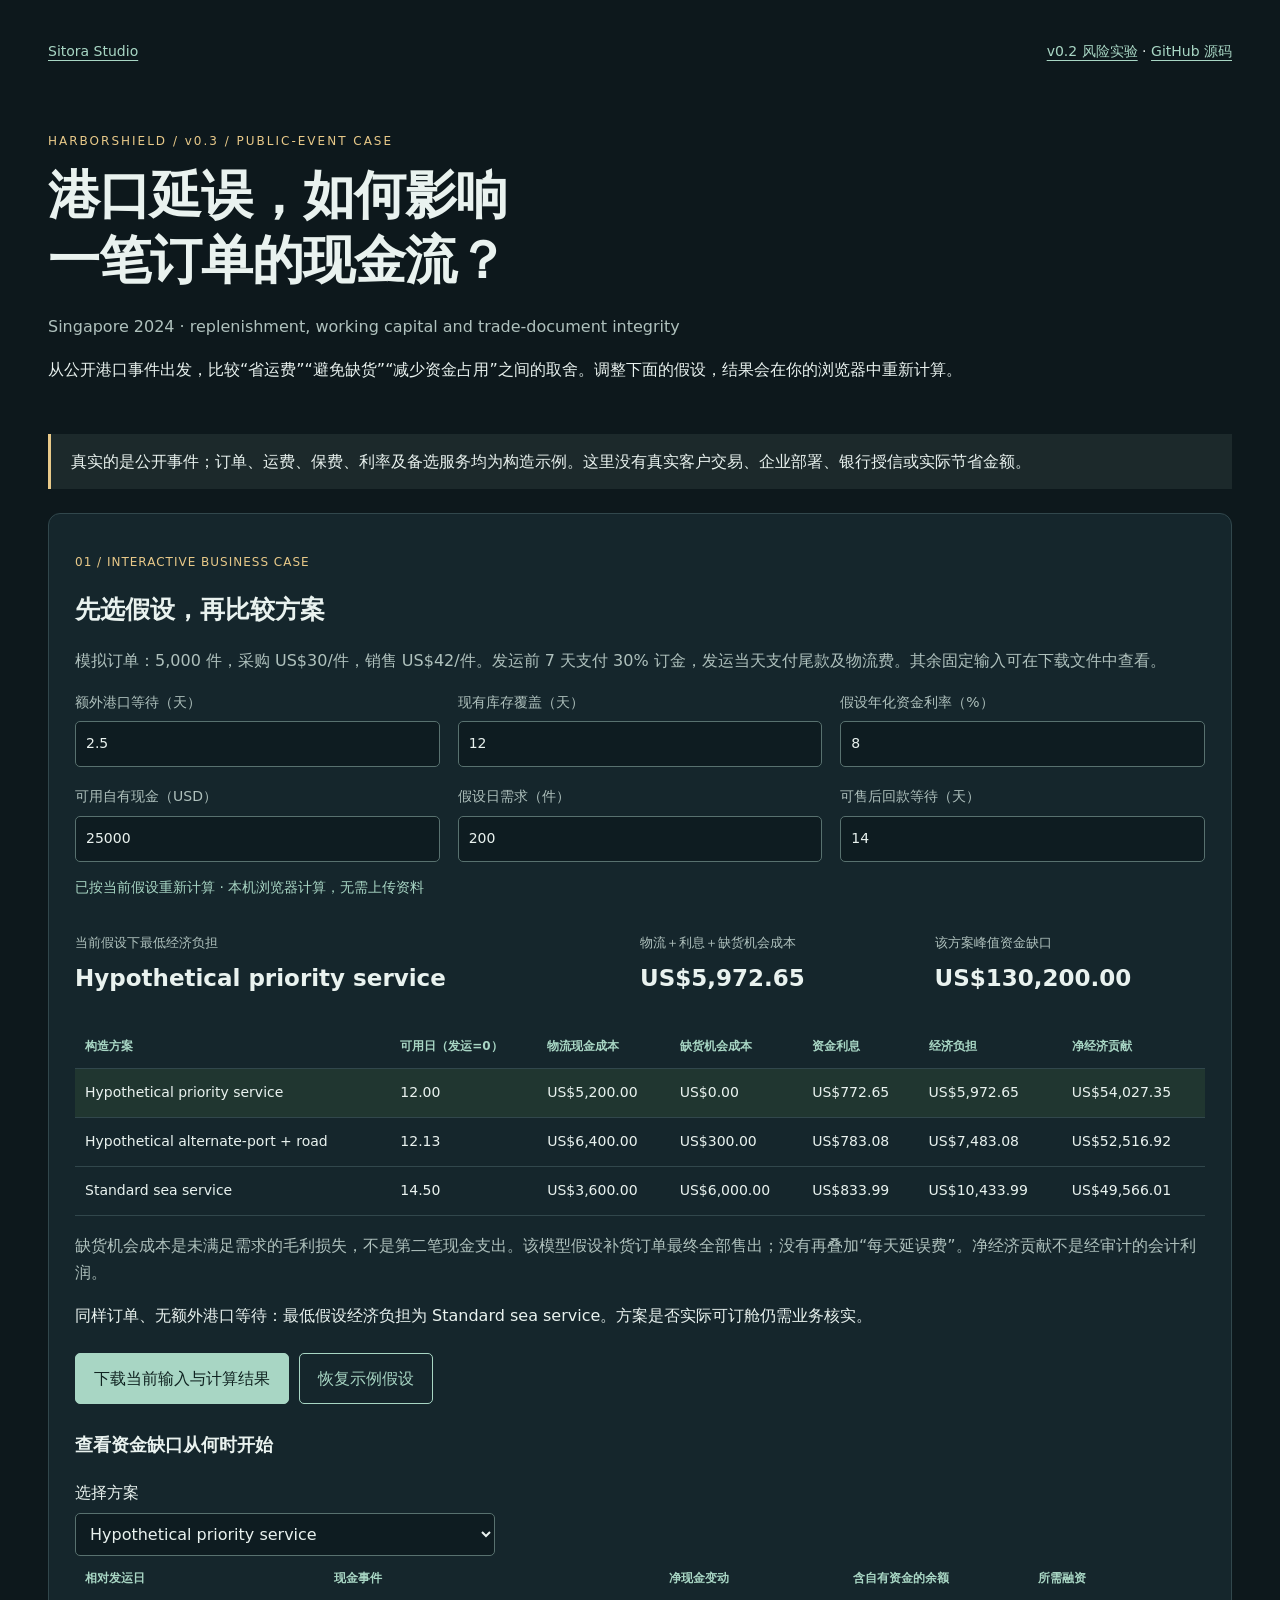
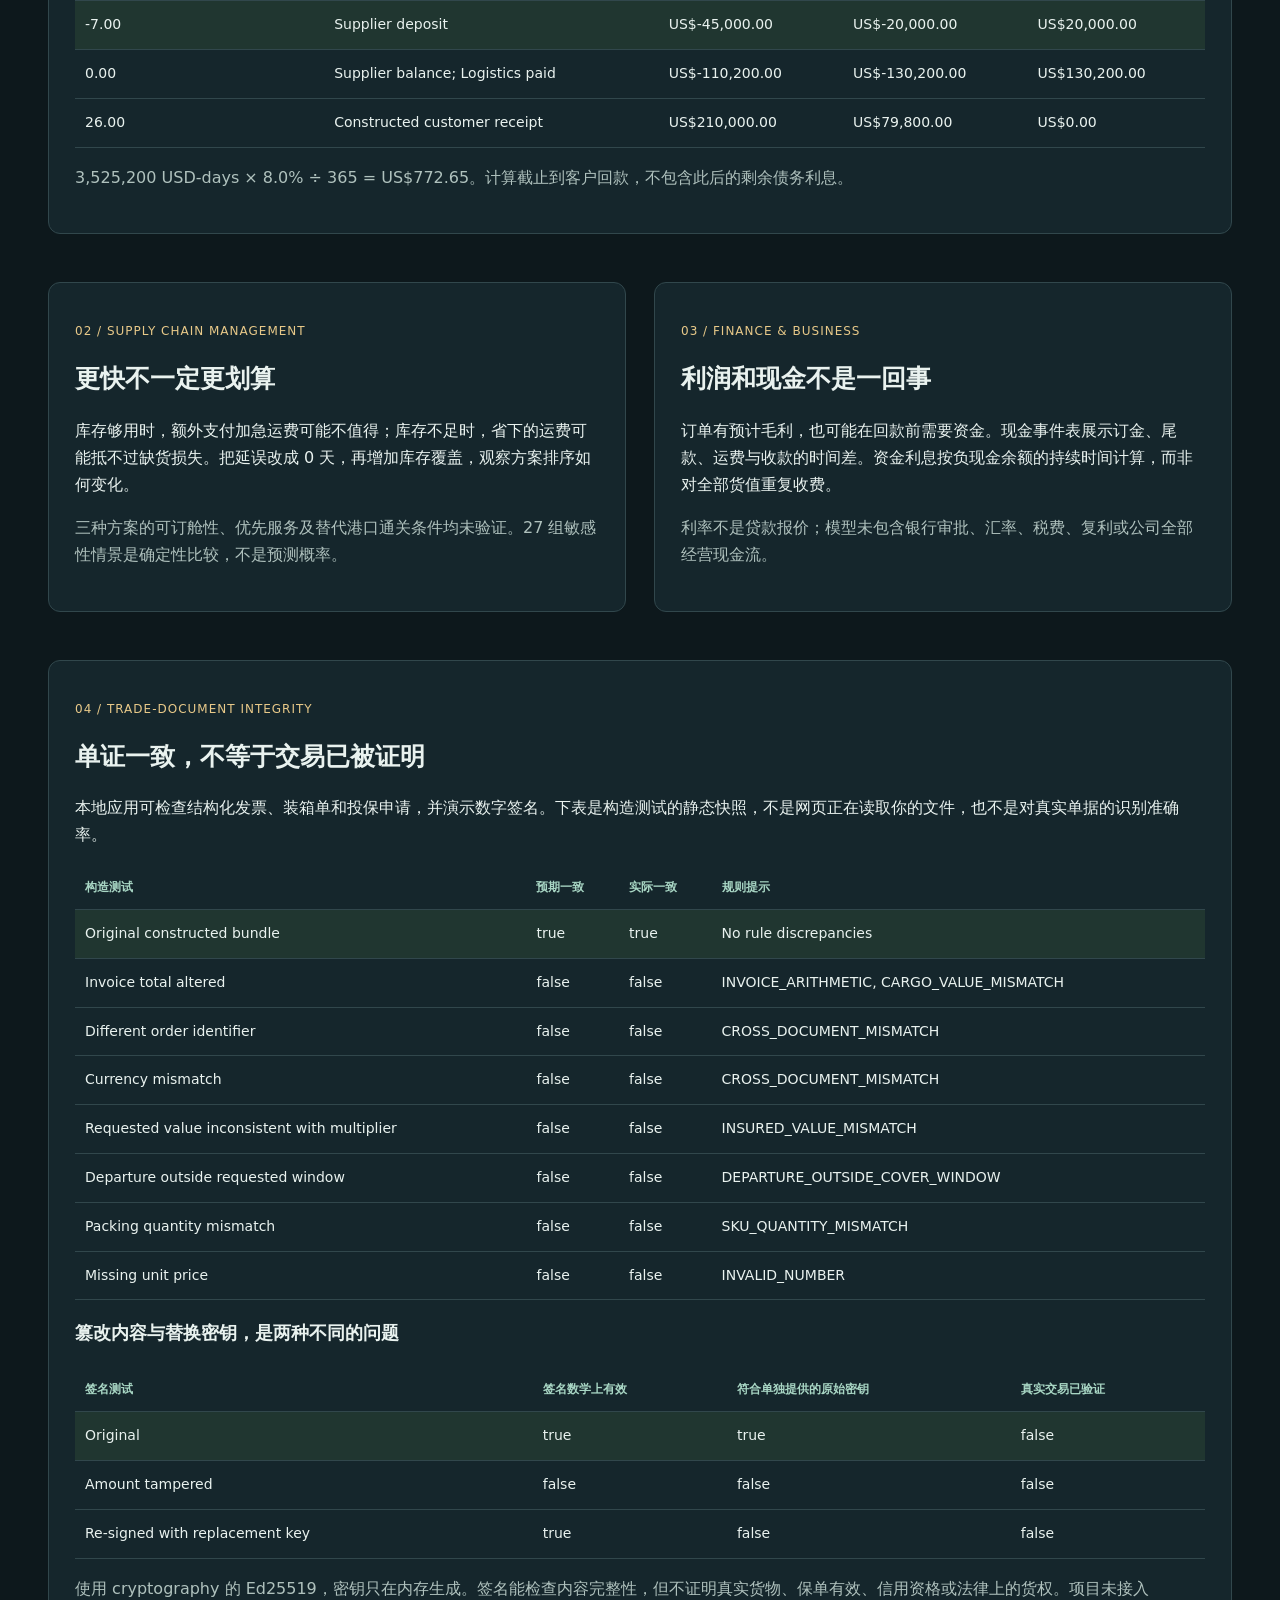
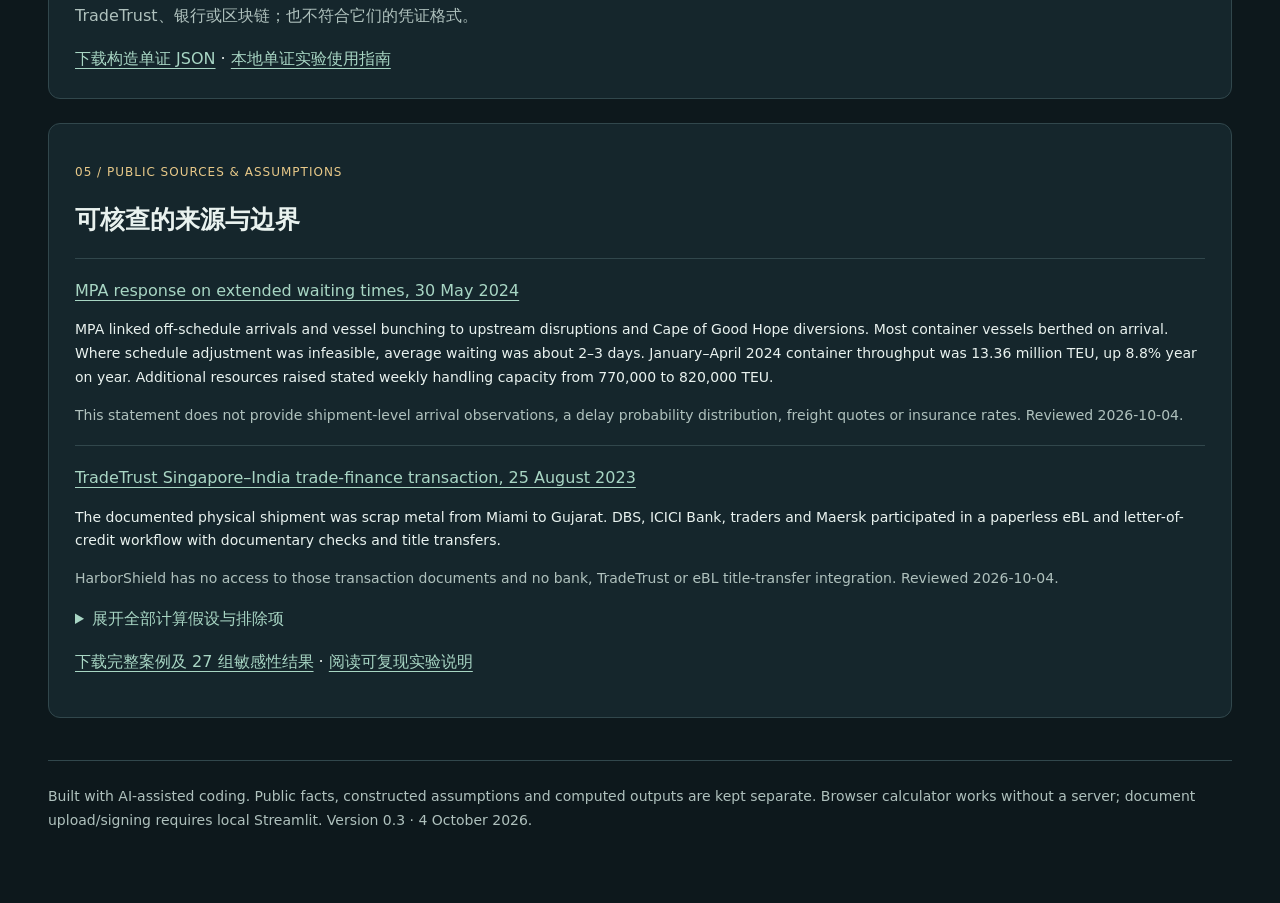
==== case-study.html @ c1fa5cb0 "Publish interactive HarborShield public-event business case" ====
<!doctype html>
<html lang="zh-CN"><head><meta charset="utf-8"><meta name="viewport" content="width=device-width, initial-scale=1"><title>HarborShield · 真实事件与订单现金流案例</title><meta name="description" content="Singapore 2024 port delay, constructed order economics and trade-document integrity. An interactive, assumption-led HarborShield case study."><link rel="stylesheet" href="case-study.css"></head>
<body><main><nav><a href="https://sitorastudio.com/">Sitora Studio</a><div><a href="https://sitorastudio.com/experiment.html">v0.2 风险实验</a> · <a href="https://github.com/sitora77/harborshield">GitHub 源码</a></div></nav>
<header><p class="eyebrow">HARBORSHIELD / v0.3 / PUBLIC-EVENT CASE</p><h1>港口延误，如何影响<br>一笔订单的现金流？</h1><p class="subtitle">Singapore 2024 · replenishment, working capital and trade-document integrity</p><p>从公开港口事件出发，比较“省运费”“避免缺货”“减少资金占用”之间的取舍。调整下面的假设，结果会在你的浏览器中重新计算。</p></header>
<div class="boundary">真实的是公开事件；订单、运费、保费、利率及备选服务均为构造示例。这里没有真实客户交易、企业部署、银行授信或实际节省金额。</div>
<section class="panel"><p class="tag">01 / INTERACTIVE BUSINESS CASE</p><h2>先选假设，再比较方案</h2><p class="note">模拟订单：5,000 件，采购 US$30/件，销售 US$42/件。发运前 7 天支付 30% 订金，发运当天支付尾款及物流费。其余固定输入可在下载文件中查看。</p>
<div class="inputs"><label for="delay">额外港口等待（天）<input id="delay" type="number" min="0" max="14" step="0.5" value="2.5" required></label><label for="stock">现有库存覆盖（天）<input id="stock" type="number" min="0" max="30" step="0.5" value="12" required></label><label for="rate">假设年化资金利率（%）<input id="rate" type="number" min="0" max="30" step="0.5" value="8" required></label><label for="cash">可用自有现金（USD）<input id="cash" type="number" min="0" max="500000" step="5000" value="25000" required></label><label for="demand">假设日需求（件）<input id="demand" type="number" min="0" max="10000" step="50" value="200" required></label><label for="payment">可售后回款等待（天）<input id="payment" type="number" min="0" max="90" step="1" value="14" required></label></div>
<p id="calculation-status" role="status" aria-live="polite">表中为默认假设计算快照；需要 JavaScript 才能交互。</p><noscript><p>JavaScript 已关闭。默认结果可阅读，但输入不会重新计算。</p></noscript>
<div class="metrics"><div class="metric"><small>当前假设下最低经济负担</small><strong id="best-option">Hypothetical priority service</strong></div><div class="metric"><small>物流＋利息＋缺货机会成本</small><strong id="best-burden">US$5,972.65</strong></div><div class="metric"><small>该方案峰值资金缺口</small><strong id="peak-funding">US$130,200.00</strong></div></div>
<div class="table-scroll"><table><thead><tr><th>构造方案</th><th>可用日（发运=0）</th><th>物流现金成本</th><th>缺货机会成本</th><th>资金利息</th><th>经济负担</th><th>净经济贡献</th></tr></thead><tbody id="comparison-body"><tr><td>Hypothetical priority service</td><td>12.00</td><td>US$5,200.00</td><td>US$0.00</td><td>US$772.65</td><td>US$5,972.65</td><td>US$54,027.35</td></tr><tr><td>Hypothetical alternate-port + road</td><td>12.12</td><td>US$6,400.00</td><td>US$300.00</td><td>US$783.08</td><td>US$7,483.08</td><td>US$52,516.92</td></tr><tr><td>Standard sea service</td><td>14.50</td><td>US$3,600.00</td><td>US$6,000.00</td><td>US$833.99</td><td>US$10,433.99</td><td>US$49,566.01</td></tr></tbody></table></div>
<p class="note">缺货机会成本是未满足需求的毛利损失，不是第二笔现金支出。该模型假设补货订单最终全部售出；没有再叠加“每天延误费”。净经济贡献不是经审计的会计利润。</p><p id="baseline-note"></p><button id="download-case" type="button" disabled>下载当前输入与计算结果</button><button id="reset-case" type="button" class="secondary">恢复示例假设</button>
<h3>查看资金缺口从何时开始</h3><label for="ledger-option">选择方案<select id="ledger-option"></select></label><div class="table-scroll"><table><thead><tr><th>相对发运日</th><th>现金事件</th><th>净现金变动</th><th>含自有资金的余额</th><th>所需融资</th></tr></thead><tbody id="ledger-body"></tbody></table></div><p id="ledger-note" class="note"></p></section>
<section class="columns"><article class="panel"><p class="tag">02 / SUPPLY CHAIN MANAGEMENT</p><h2>更快不一定更划算</h2><p>库存够用时，额外支付加急运费可能不值得；库存不足时，省下的运费可能抵不过缺货损失。把延误改成 0 天，再增加库存覆盖，观察方案排序如何变化。</p><p class="note">三种方案的可订舱性、优先服务及替代港口通关条件均未验证。27 组敏感性情景是确定性比较，不是预测概率。</p></article><article class="panel"><p class="tag">03 / FINANCE & BUSINESS</p><h2>利润和现金不是一回事</h2><p>订单有预计毛利，也可能在回款前需要资金。现金事件表展示订金、尾款、运费与收款的时间差。资金利息按负现金余额的持续时间计算，而非对全部货值重复收费。</p><p class="note">利率不是贷款报价；模型未包含银行审批、汇率、税费、复利或公司全部经营现金流。</p></article></section>
<section class="panel"><p class="tag">04 / TRADE-DOCUMENT INTEGRITY</p><h2>单证一致，不等于交易已被证明</h2><p>本地应用可检查结构化发票、装箱单和投保申请，并演示数字签名。下表是构造测试的静态快照，不是网页正在读取你的文件，也不是对真实单据的识别准确率。</p><div class="table-scroll"><table><thead><tr><th>构造测试</th><th>预期一致</th><th>实际一致</th><th>规则提示</th></tr></thead><tbody><tr><td>Original constructed bundle</td><td>true</td><td>true</td><td>No rule discrepancies</td></tr><tr><td>Invoice total altered</td><td>false</td><td>false</td><td>INVOICE_ARITHMETIC, CARGO_VALUE_MISMATCH</td></tr><tr><td>Different order identifier</td><td>false</td><td>false</td><td>CROSS_DOCUMENT_MISMATCH</td></tr><tr><td>Currency mismatch</td><td>false</td><td>false</td><td>CROSS_DOCUMENT_MISMATCH</td></tr><tr><td>Requested value inconsistent with multiplier</td><td>false</td><td>false</td><td>INSURED_VALUE_MISMATCH</td></tr><tr><td>Departure outside requested window</td><td>false</td><td>false</td><td>DEPARTURE_OUTSIDE_COVER_WINDOW</td></tr><tr><td>Packing quantity mismatch</td><td>false</td><td>false</td><td>SKU_QUANTITY_MISMATCH</td></tr><tr><td>Missing unit price</td><td>false</td><td>false</td><td>INVALID_NUMBER</td></tr></tbody></table></div><h3>篡改内容与替换密钥，是两种不同的问题</h3><div class="table-scroll"><table><thead><tr><th>签名测试</th><th>签名数学上有效</th><th>符合单独提供的原始密钥</th><th>真实交易已验证</th></tr></thead><tbody><tr><td>Original</td><td>true</td><td>true</td><td>false</td></tr><tr><td>Amount tampered</td><td>false</td><td>false</td><td>false</td></tr><tr><td>Re-signed with replacement key</td><td>true</td><td>false</td><td>false</td></tr></tbody></table></div><p class="note">使用 cryptography 的 Ed25519，密钥只在内存生成。签名能检查内容完整性，但不证明真实货物、保单有效、信用资格或法律上的货权。项目未接入 TradeTrust、银行或区块链；也不符合它们的凭证格式。</p><a href="demo_documents.json" download>下载构造单证 JSON</a> · <a href="https://github.com/sitora77/harborshield/blob/main/docs/TRADE_DOCUMENT_GUIDE_ZH.md">本地单证实验使用指南</a></section>
<section class="panel"><p class="tag">05 / PUBLIC SOURCES & ASSUMPTIONS</p><h2>可核查的来源与边界</h2><div class="source"><a href="https://www.mpa.gov.sg/media-centre/details/in-response-to-media-queries-on--vessels--extended-waiting-times-for-berths-in-the-port-of-singapore">MPA response on extended waiting times, 30 May 2024</a><p>MPA linked off-schedule arrivals and vessel bunching to upstream disruptions and Cape of Good Hope diversions. Most container vessels berthed on arrival. Where schedule adjustment was infeasible, average waiting was about 2–3 days. January–April 2024 container throughput was 13.36 million TEU, up 8.8% year on year. Additional resources raised stated weekly handling capacity from 770,000 to 820,000 TEU.</p><p class="note">This statement does not provide shipment-level arrival observations, a delay probability distribution, freight quotes or insurance rates. Reviewed 2026-10-04.</p></div><div class="source"><a href="https://www.tradetrust.io/happenings-and-resources/press-release-singapore-india-kick-off-interoperable-ebills-of-lading-for-trade-finance/">TradeTrust Singapore–India trade-finance transaction, 25 August 2023</a><p>The documented physical shipment was scrap metal from Miami to Gujarat. DBS, ICICI Bank, traders and Maersk participated in a paperless eBL and letter-of-credit workflow with documentary checks and title transfers.</p><p class="note">HarborShield has no access to those transaction documents and no bank, TradeTrust or eBL title-transfer integration. Reviewed 2026-10-04.</p></div><details><summary>展开全部计算假设与排除项</summary><ul><li>2.5 days is a constructed affected-shipment scenario inspired by the reported 2–3-day wait; it is not the mean for all Singapore arrivals.</li><li>0 and 7 days are counterfactual sensitivity settings, not reported shipment observations.</li><li>Every service option, freight amount, premium, interest rate, demand and document-release time is hypothetical. Priority capacity and alternate-port customs feasibility are unverified.</li><li>The entire replenishment order is eventually sold, with one simplified receipt after availability plus the payment term. Existing-stock sales and other business cash flows are excluded.</li><li>Pre-arrival unmet demand is lost rather than backordered. Its lost unit contribution is an opportunity cost, not a second cash payment or a reduction of this order&#x27;s assumed sales receipt.</li><li>Simple interest on negative incremental cash balance is calculated only until customer collection. No credit approval, taxes, FX, compound interest or future residual-debt repayment is modelled.</li><li>This deterministic case is separate from the uncalibrated v0.2 stochastic insurance model; no daily-delay charge is added again.</li></ul></details><p><a href="case_study.json" download>下载完整案例及 27 组敏感性结果</a> · <a href="https://github.com/sitora77/harborshield/blob/main/docs/CASE_STUDY.md">阅读可复现实验说明</a></p></section>
<footer>Built with AI-assisted coding. Public facts, constructed assumptions and computed outputs are kept separate. Browser calculator works without a server; document upload/signing requires local Streamlit. Version 0.3 · 4 October 2026.</footer></main><script id="case-inputs" type="application/json">{"case_id": "SG-2024-PORT-DELAY", "version": "0.3", "title": "Singapore 2024 port delay: a constructed SME replenishment decision", "data_status": "Public event context; all orders, prices, rates and option timings are constructed assumptions.", "sources": [{"id": "mpa_20240530", "title": "MPA response on extended waiting times, 30 May 2024", "url": "https://www.mpa.gov.sg/media-centre/details/in-response-to-media-queries-on--vessels--extended-waiting-times-for-berths-in-the-port-of-singapore", "published": "2024-05-30", "accessed": "2026-10-04", "facts": ["MPA linked off-schedule arrivals and vessel bunching to upstream disruptions and Cape of Good Hope diversions.", "Most container vessels berthed on arrival. Where schedule adjustment was infeasible, average waiting was about 2–3 days.", "January–April 2024 container throughput was 13.36 million TEU, up 8.8% year on year.", "Additional resources raised stated weekly handling capacity from 770,000 to 820,000 TEU."], "not_supported": "This statement does not provide shipment-level arrival observations, a delay probability distribution, freight quotes or insurance rates."}, {"id": "tradetrust_20230825", "title": "TradeTrust Singapore–India trade-finance transaction, 25 August 2023", "url": "https://www.tradetrust.io/happenings-and-resources/press-release-singapore-india-kick-off-interoperable-ebills-of-lading-for-trade-finance/", "published": "2023-08-25", "accessed": "2026-10-04", "facts": ["The documented physical shipment was scrap metal from Miami to Gujarat.", "DBS, ICICI Bank, traders and Maersk participated in a paperless eBL and letter-of-credit workflow with documentary checks and title transfers."], "not_supported": "HarborShield has no access to those transaction documents and no bank, TradeTrust or eBL title-transfer integration."}], "order": {"order_id": "DEMO-SG-001", "currency": "USD", "quantity": 5000, "unit_purchase_price": 30, "unit_sale_price": 42, "daily_demand": 200, "stock_cover_days": 12, "supplier_deposit_fraction": 0.3, "supplier_deposit_day": -7, "customer_payment_days": 14, "initial_cash": 25000, "annual_funding_rate": 0.08}, "selected_port_delay_days": 2.5, "options": [{"id": "standard_sea", "name": "Standard sea service", "transit_days": 11, "port_delay_multiplier": 1, "document_release_days": 1, "freight_cost": 3200, "insurance_premium": 400, "other_logistics_cost": 0}, {"id": "priority_sea", "name": "Hypothetical priority service", "transit_days": 9, "port_delay_multiplier": 1, "document_release_days": 0.5, "freight_cost": 4800, "insurance_premium": 400, "other_logistics_cost": 0}, {"id": "sea_road", "name": "Hypothetical alternate-port + road", "transit_days": 10, "port_delay_multiplier": 0.25, "document_release_days": 1.5, "freight_cost": 5900, "insurance_premium": 500, "other_logistics_cost": 0}], "assumptions": ["2.5 days is a constructed affected-shipment scenario inspired by the reported 2–3-day wait; it is not the mean for all Singapore arrivals.", "0 and 7 days are counterfactual sensitivity settings, not reported shipment observations.", "Every service option, freight amount, premium, interest rate, demand and document-release time is hypothetical. Priority capacity and alternate-port customs feasibility are unverified.", "The entire replenishment order is eventually sold, with one simplified receipt after availability plus the payment term. Existing-stock sales and other business cash flows are excluded.", "Pre-arrival unmet demand is lost rather than backordered. Its lost unit contribution is an opportunity cost, not a second cash payment or a reduction of this order's assumed sales receipt.", "Simple interest on negative incremental cash balance is calculated only until customer collection. No credit approval, taxes, FX, compound interest or future residual-debt repayment is modelled.", "This deterministic case is separate from the uncalibrated v0.2 stochastic insurance model; no daily-delay charge is added again."]}</script><script src="case-calculator.js"></script><script src="case-page.js"></script></body></html>
---- case-study.css ----
:root{color-scheme:dark;--bg:#0d181c;--panel:#15262c;--ink:#e9f2ef;--muted:#afc1bd;--line:#31474c;--accent:#a8d6c4;--gold:#e8c989}
*{box-sizing:border-box}body{margin:0;background:var(--bg);color:var(--ink);font:16px/1.7 system-ui,-apple-system,"PingFang SC",sans-serif}a{color:var(--accent);text-underline-offset:4px}main{max-width:1240px;margin:auto;padding:40px 28px 70px}nav{display:flex;justify-content:space-between;gap:20px;font-size:14px}header{padding:55px 0 34px;max-width:940px}h1{font-size:clamp(30px,4.5vw,52px);line-height:1.25;letter-spacing:-1px;margin:12px 0 20px}h2{font-size:25px;line-height:1.35}h3{font-size:18px}.eyebrow{font-size:12px;letter-spacing:2px;color:var(--gold)}.subtitle,.note{color:var(--muted)}.panel{background:var(--panel);border:1px solid var(--line);border-radius:12px;padding:26px;margin:24px 0}.boundary{border-left:3px solid var(--gold);padding:14px 20px;background:#1c292b}.inputs{display:grid;grid-template-columns:repeat(3,minmax(0,1fr));gap:18px}.inputs label{display:block;color:var(--muted);font-size:14px}input,select{display:block;width:100%;margin-top:7px;padding:10px;border:1px solid #58716f;border-radius:5px;background:#0e1c21;color:var(--ink);font:inherit}input:focus,select:focus,button:focus{outline:2px solid var(--accent);outline-offset:3px}.metrics{display:grid;grid-template-columns:2fr 1fr 1fr;gap:24px;margin:28px 0}.metric small{display:block;color:var(--muted)}.metric strong{display:block;font-size:23px;line-height:1.45;margin-top:8px}.table-scroll{overflow-x:auto}table{border-collapse:collapse;width:100%;font-size:14px}th,td{text-align:left;padding:12px 10px;border-bottom:1px solid var(--line);white-space:nowrap}th{color:var(--accent);font-size:12px;font-weight:600}tbody tr:first-child{background:#203630}td:first-child{white-space:normal;min-width:180px}.columns{display:grid;grid-template-columns:1fr 1fr;gap:28px}.tag{color:var(--gold);font-size:12px;letter-spacing:1px}button{border:1px solid var(--accent);padding:11px 18px;background:var(--accent);color:#102321;border-radius:5px;font:inherit;cursor:pointer;margin:8px 10px 8px 0}button.secondary{background:transparent;color:var(--accent)}button:disabled{opacity:.5;cursor:default}summary{cursor:pointer;color:var(--accent)}.source{border-top:1px solid var(--line);padding-top:18px;margin-top:18px}.source p{font-size:14px}footer{border-top:1px solid var(--line);margin-top:42px;padding-top:24px;color:var(--muted);font-size:14px}#calculation-status{min-height:28px;font-size:14px;color:var(--accent)}#ledger-option{max-width:420px}.steps{padding-left:22px}.steps li{margin:10px 0}
@media(max-width:760px){main{padding:25px 16px 50px}header{padding-top:34px}.panel{padding:20px 16px}.inputs{grid-template-columns:1fr 1fr}.metrics,.columns{grid-template-columns:1fr}.metrics{gap:14px}.metric strong{font-size:21px}nav{flex-wrap:wrap}}
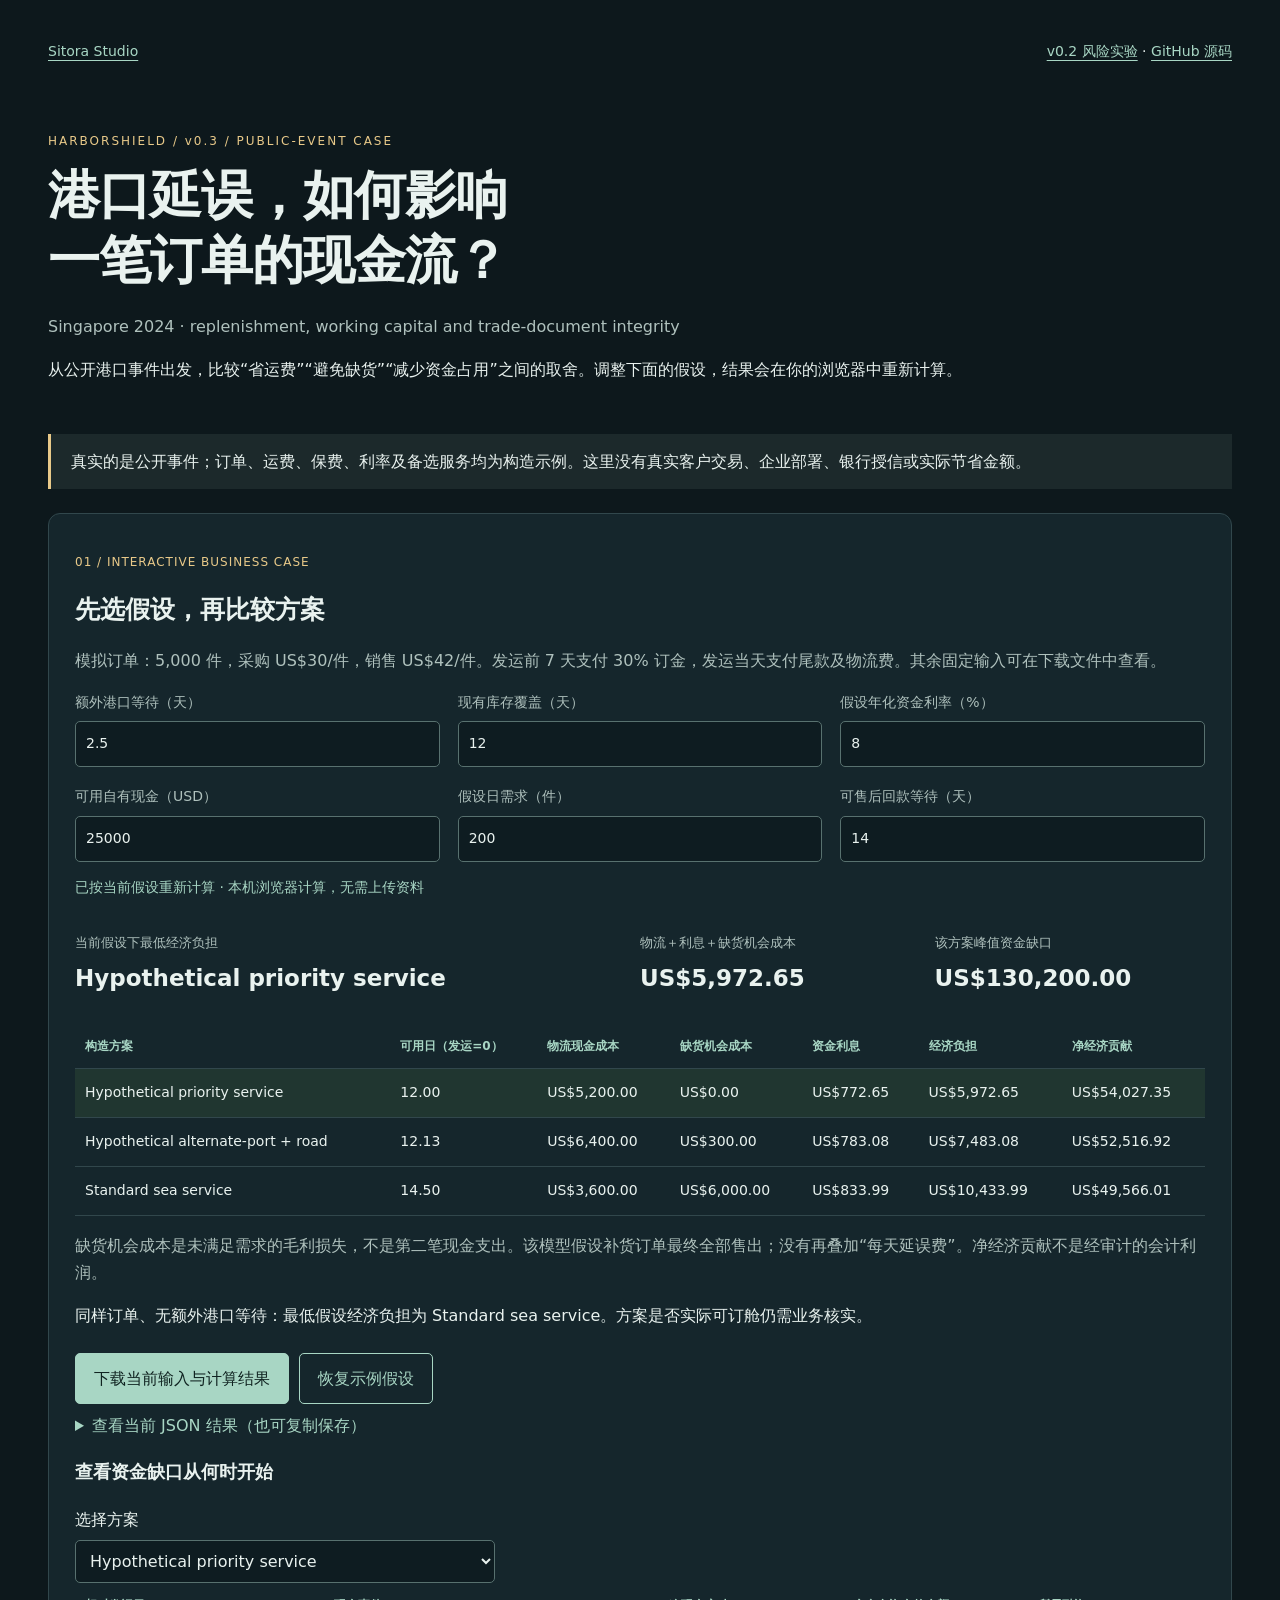
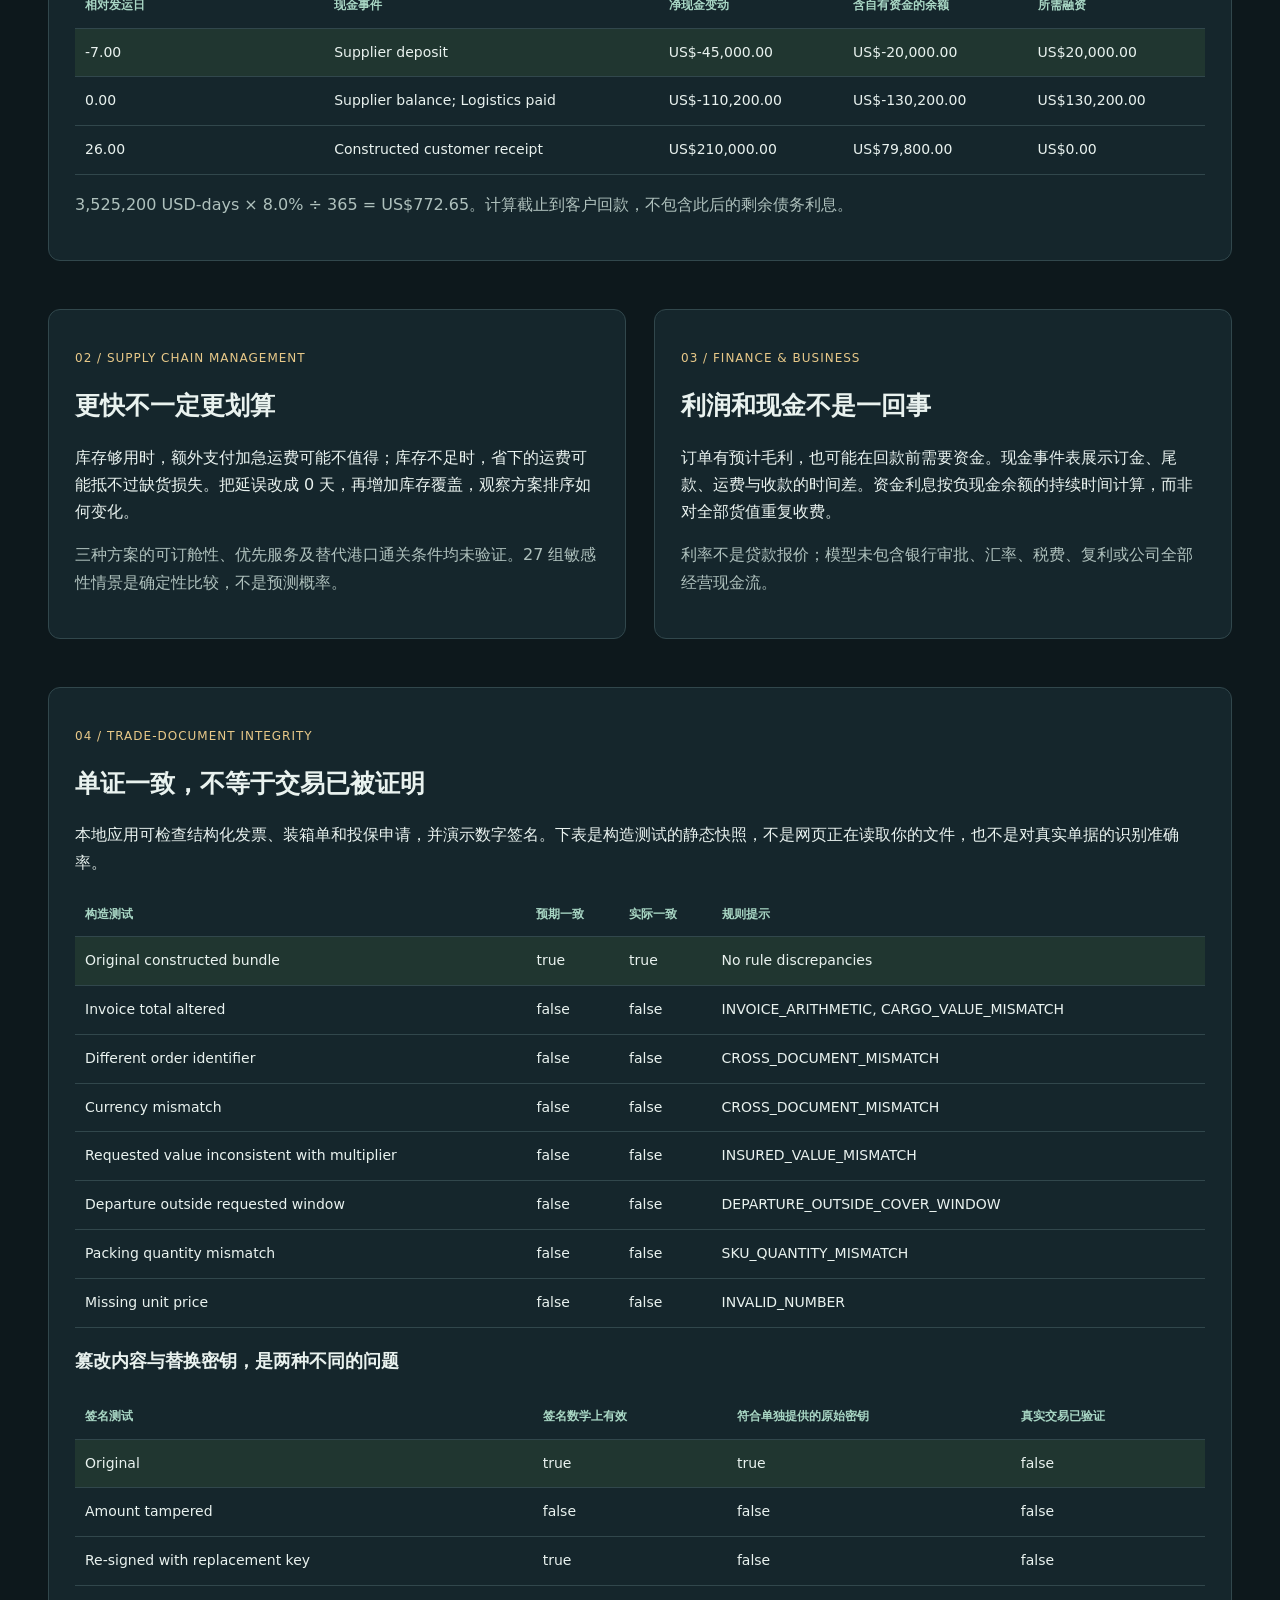
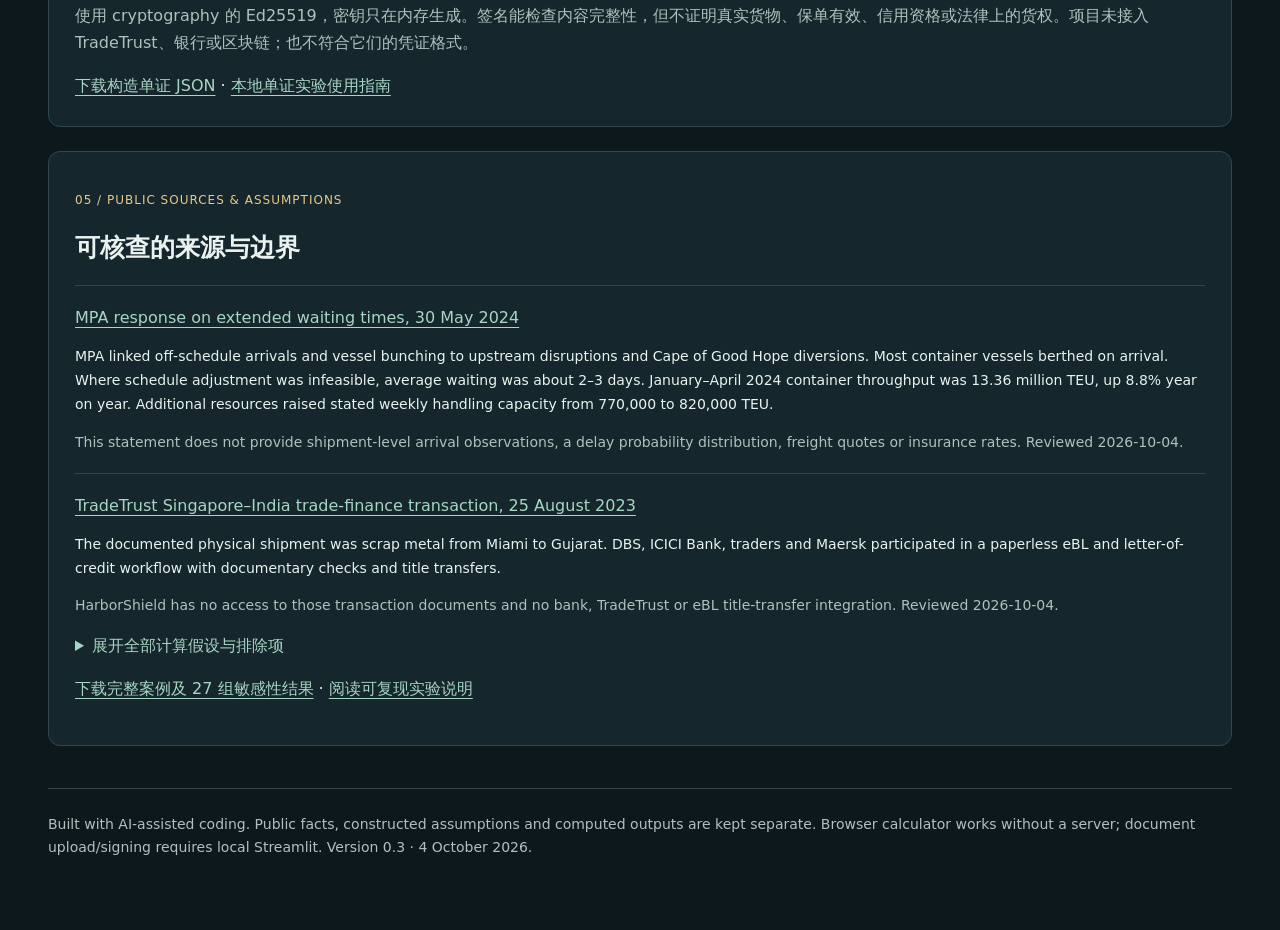
==== commit fbba4eeb: "Expose current case JSON for browsers with download restrictions" ====
--- a/case-study.html
+++ b/case-study.html
@@ -8,7 +8,7 @@
 <p id="calculation-status" role="status" aria-live="polite">表中为默认假设计算快照；需要 JavaScript 才能交互。</p><noscript><p>JavaScript 已关闭。默认结果可阅读，但输入不会重新计算。</p></noscript>
 <div class="metrics"><div class="metric"><small>当前假设下最低经济负担</small><strong id="best-option">Hypothetical priority service</strong></div><div class="metric"><small>物流＋利息＋缺货机会成本</small><strong id="best-burden">US$5,972.65</strong></div><div class="metric"><small>该方案峰值资金缺口</small><strong id="peak-funding">US$130,200.00</strong></div></div>
 <div class="table-scroll"><table><thead><tr><th>构造方案</th><th>可用日（发运=0）</th><th>物流现金成本</th><th>缺货机会成本</th><th>资金利息</th><th>经济负担</th><th>净经济贡献</th></tr></thead><tbody id="comparison-body"><tr><td>Hypothetical priority service</td><td>12.00</td><td>US$5,200.00</td><td>US$0.00</td><td>US$772.65</td><td>US$5,972.65</td><td>US$54,027.35</td></tr><tr><td>Hypothetical alternate-port + road</td><td>12.12</td><td>US$6,400.00</td><td>US$300.00</td><td>US$783.08</td><td>US$7,483.08</td><td>US$52,516.92</td></tr><tr><td>Standard sea service</td><td>14.50</td><td>US$3,600.00</td><td>US$6,000.00</td><td>US$833.99</td><td>US$10,433.99</td><td>US$49,566.01</td></tr></tbody></table></div>
-<p class="note">缺货机会成本是未满足需求的毛利损失，不是第二笔现金支出。该模型假设补货订单最终全部售出；没有再叠加“每天延误费”。净经济贡献不是经审计的会计利润。</p><p id="baseline-note"></p><button id="download-case" type="button" disabled>下载当前输入与计算结果</button><button id="reset-case" type="button" class="secondary">恢复示例假设</button>
+<p class="note">缺货机会成本是未满足需求的毛利损失，不是第二笔现金支出。该模型假设补货订单最终全部售出；没有再叠加“每天延误费”。净经济贡献不是经审计的会计利润。</p><p id="baseline-note"></p><button id="download-case" type="button" disabled>下载当前输入与计算结果</button><button id="reset-case" type="button" class="secondary">恢复示例假设</button><details><summary>查看当前 JSON 结果（也可复制保存）</summary><pre id="current-result" style="max-height:360px;overflow:auto;font-size:12px;white-space:pre-wrap"></pre></details>
 <h3>查看资金缺口从何时开始</h3><label for="ledger-option">选择方案<select id="ledger-option"></select></label><div class="table-scroll"><table><thead><tr><th>相对发运日</th><th>现金事件</th><th>净现金变动</th><th>含自有资金的余额</th><th>所需融资</th></tr></thead><tbody id="ledger-body"></tbody></table></div><p id="ledger-note" class="note"></p></section>
 <section class="columns"><article class="panel"><p class="tag">02 / SUPPLY CHAIN MANAGEMENT</p><h2>更快不一定更划算</h2><p>库存够用时，额外支付加急运费可能不值得；库存不足时，省下的运费可能抵不过缺货损失。把延误改成 0 天，再增加库存覆盖，观察方案排序如何变化。</p><p class="note">三种方案的可订舱性、优先服务及替代港口通关条件均未验证。27 组敏感性情景是确定性比较，不是预测概率。</p></article><article class="panel"><p class="tag">03 / FINANCE & BUSINESS</p><h2>利润和现金不是一回事</h2><p>订单有预计毛利，也可能在回款前需要资金。现金事件表展示订金、尾款、运费与收款的时间差。资金利息按负现金余额的持续时间计算，而非对全部货值重复收费。</p><p class="note">利率不是贷款报价；模型未包含银行审批、汇率、税费、复利或公司全部经营现金流。</p></article></section>
 <section class="panel"><p class="tag">04 / TRADE-DOCUMENT INTEGRITY</p><h2>单证一致，不等于交易已被证明</h2><p>本地应用可检查结构化发票、装箱单和投保申请，并演示数字签名。下表是构造测试的静态快照，不是网页正在读取你的文件，也不是对真实单据的识别准确率。</p><div class="table-scroll"><table><thead><tr><th>构造测试</th><th>预期一致</th><th>实际一致</th><th>规则提示</th></tr></thead><tbody><tr><td>Original constructed bundle</td><td>true</td><td>true</td><td>No rule discrepancies</td></tr><tr><td>Invoice total altered</td><td>false</td><td>false</td><td>INVOICE_ARITHMETIC, CARGO_VALUE_MISMATCH</td></tr><tr><td>Different order identifier</td><td>false</td><td>false</td><td>CROSS_DOCUMENT_MISMATCH</td></tr><tr><td>Currency mismatch</td><td>false</td><td>false</td><td>CROSS_DOCUMENT_MISMATCH</td></tr><tr><td>Requested value inconsistent with multiplier</td><td>false</td><td>false</td><td>INSURED_VALUE_MISMATCH</td></tr><tr><td>Departure outside requested window</td><td>false</td><td>false</td><td>DEPARTURE_OUTSIDE_COVER_WINDOW</td></tr><tr><td>Packing quantity mismatch</td><td>false</td><td>false</td><td>SKU_QUANTITY_MISMATCH</td></tr><tr><td>Missing unit price</td><td>false</td><td>false</td><td>INVALID_NUMBER</td></tr></tbody></table></div><h3>篡改内容与替换密钥，是两种不同的问题</h3><div class="table-scroll"><table><thead><tr><th>签名测试</th><th>签名数学上有效</th><th>符合单独提供的原始密钥</th><th>真实交易已验证</th></tr></thead><tbody><tr><td>Original</td><td>true</td><td>true</td><td>false</td></tr><tr><td>Amount tampered</td><td>false</td><td>false</td><td>false</td></tr><tr><td>Re-signed with replacement key</td><td>true</td><td>false</td><td>false</td></tr></tbody></table></div><p class="note">使用 cryptography 的 Ed25519，密钥只在内存生成。签名能检查内容完整性，但不证明真实货物、保单有效、信用资格或法律上的货权。项目未接入 TradeTrust、银行或区块链；也不符合它们的凭证格式。</p><a href="demo_documents.json" download>下载构造单证 JSON</a> · <a href="https://github.com/sitora77/harborshield/blob/main/docs/TRADE_DOCUMENT_GUIDE_ZH.md">本地单证实验使用指南</a></section>
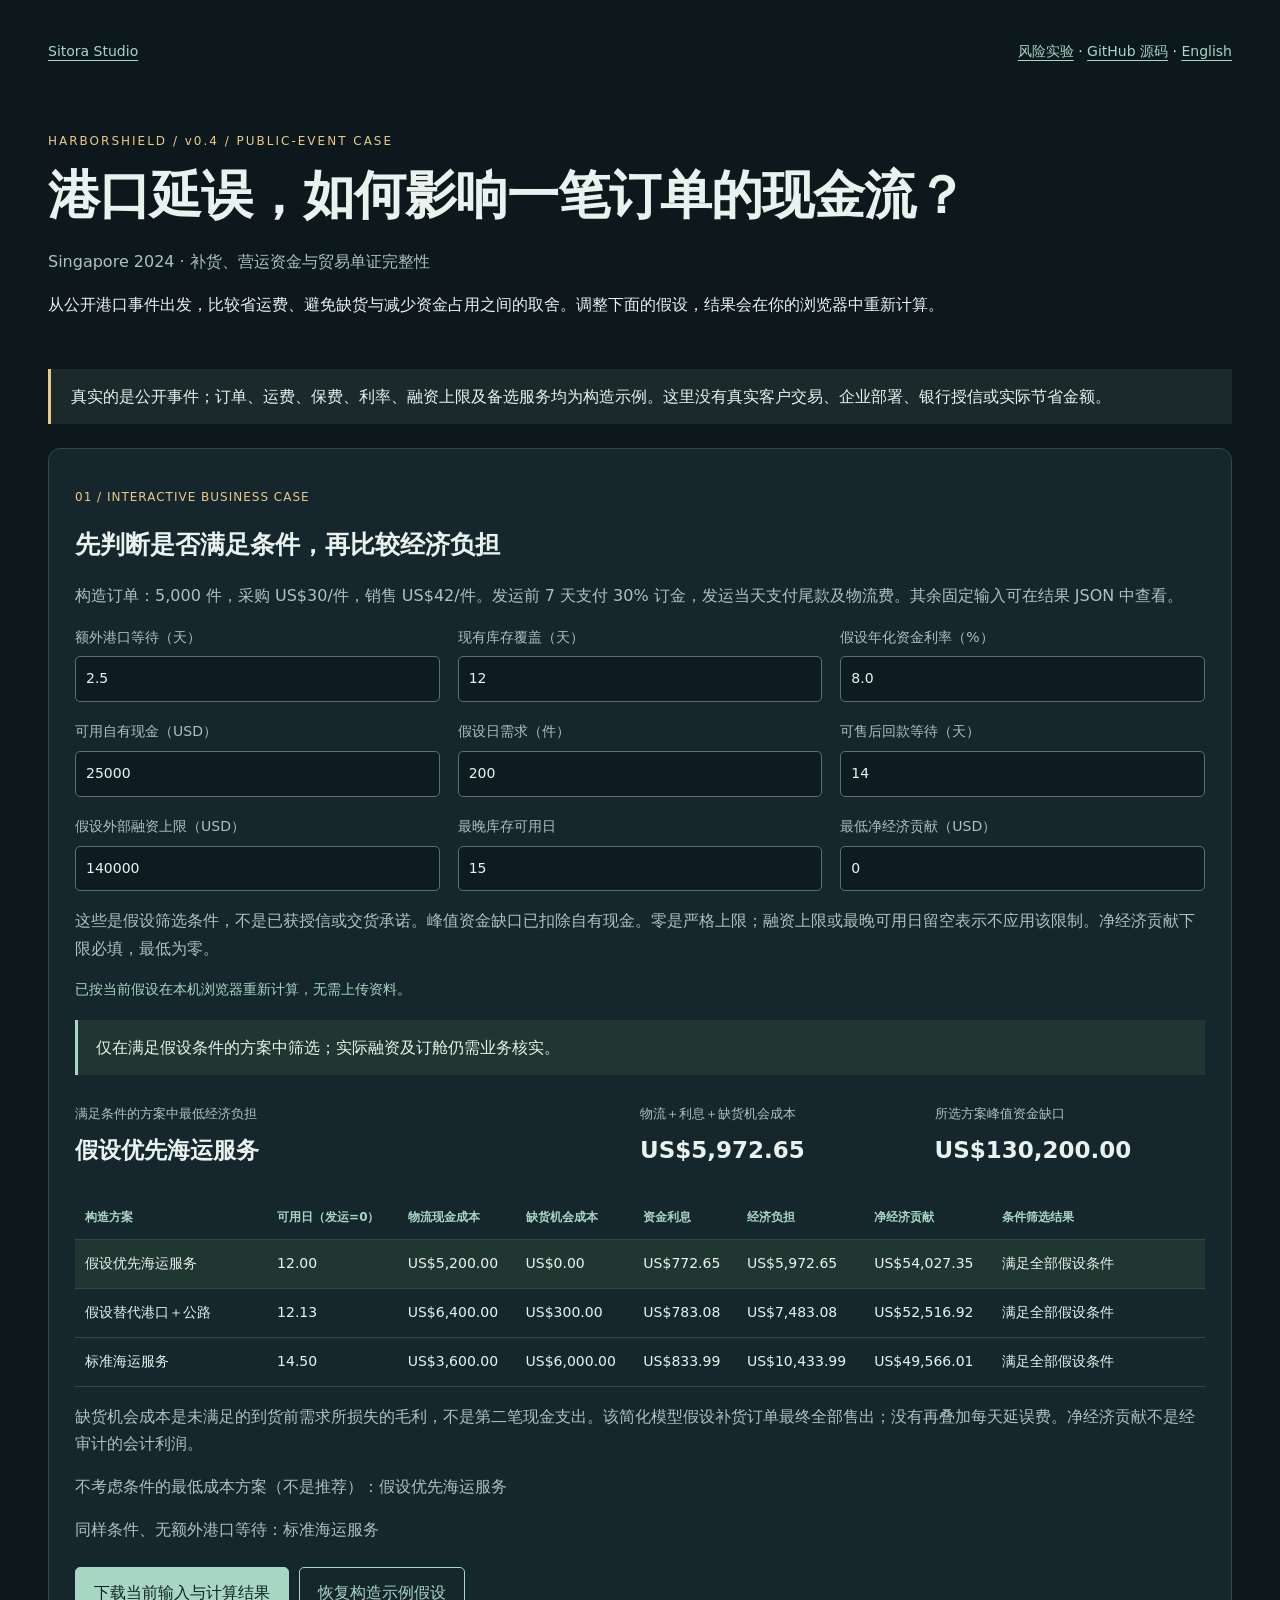
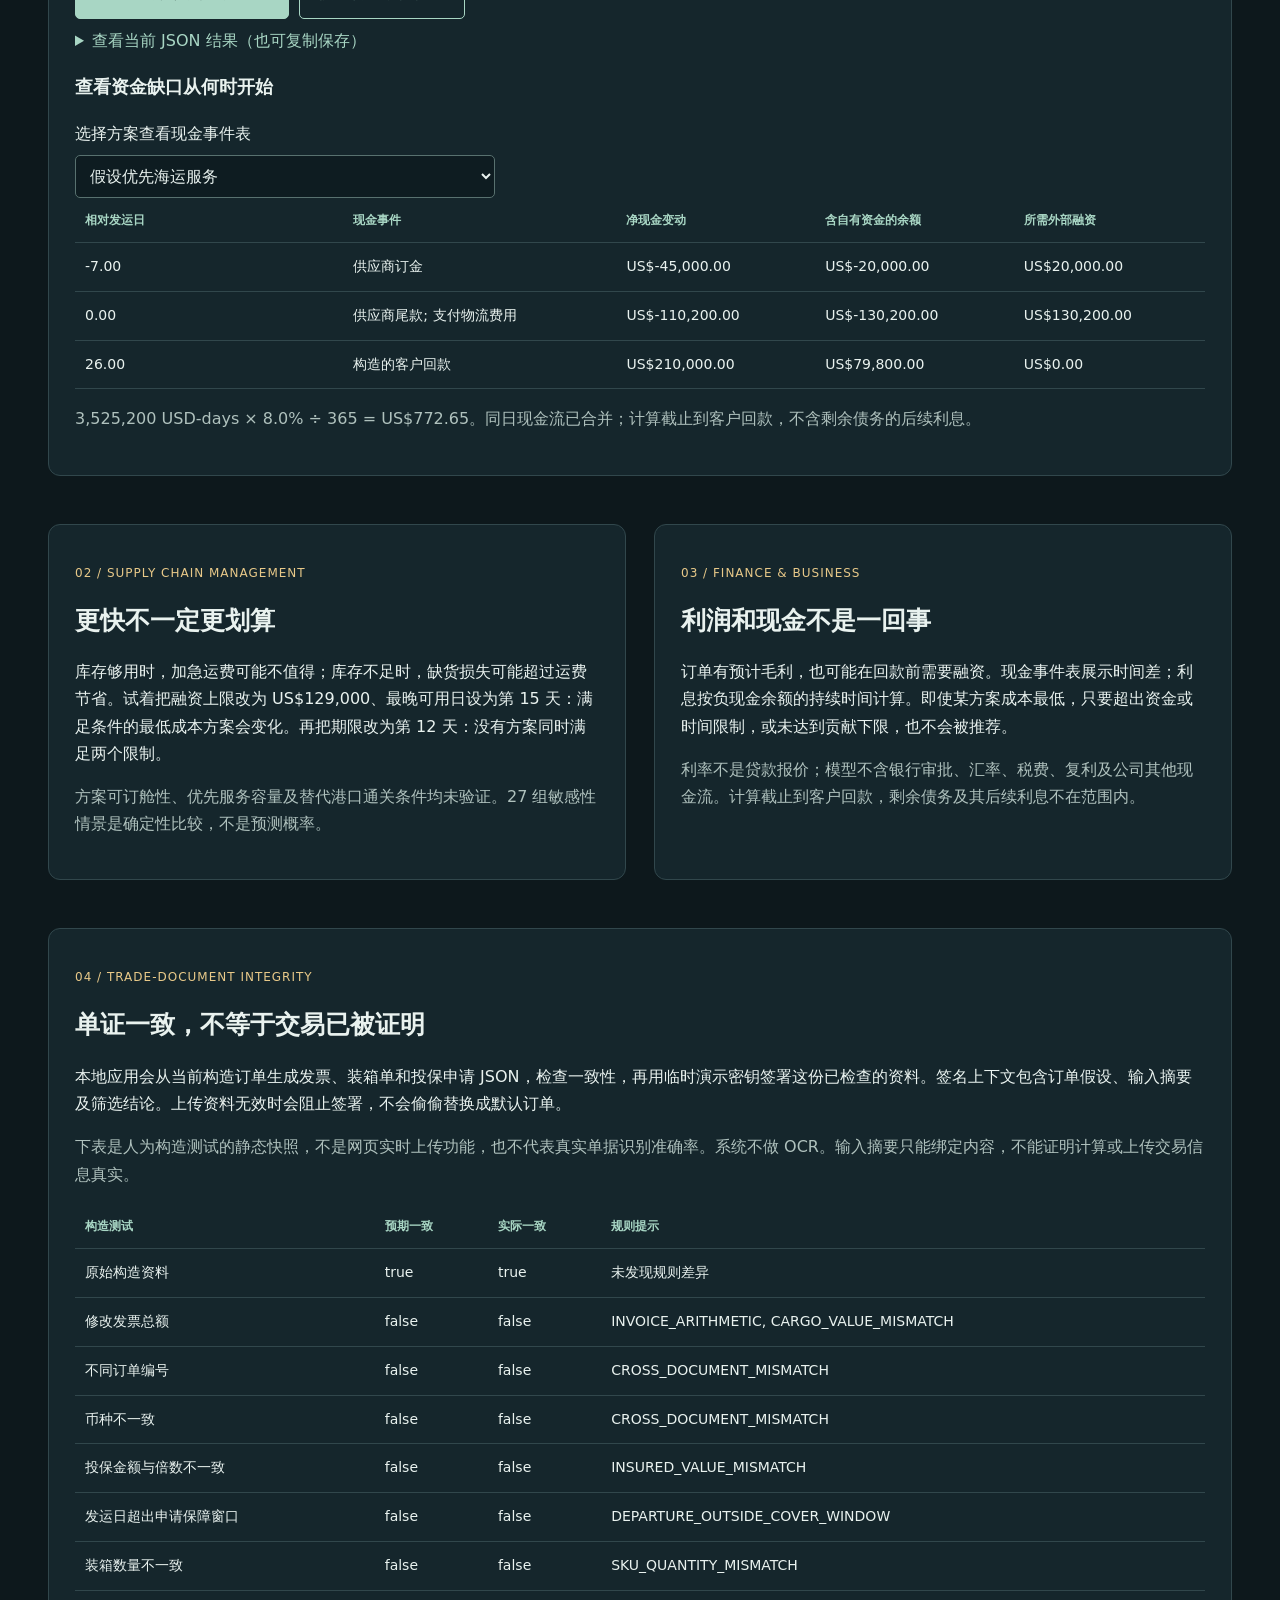
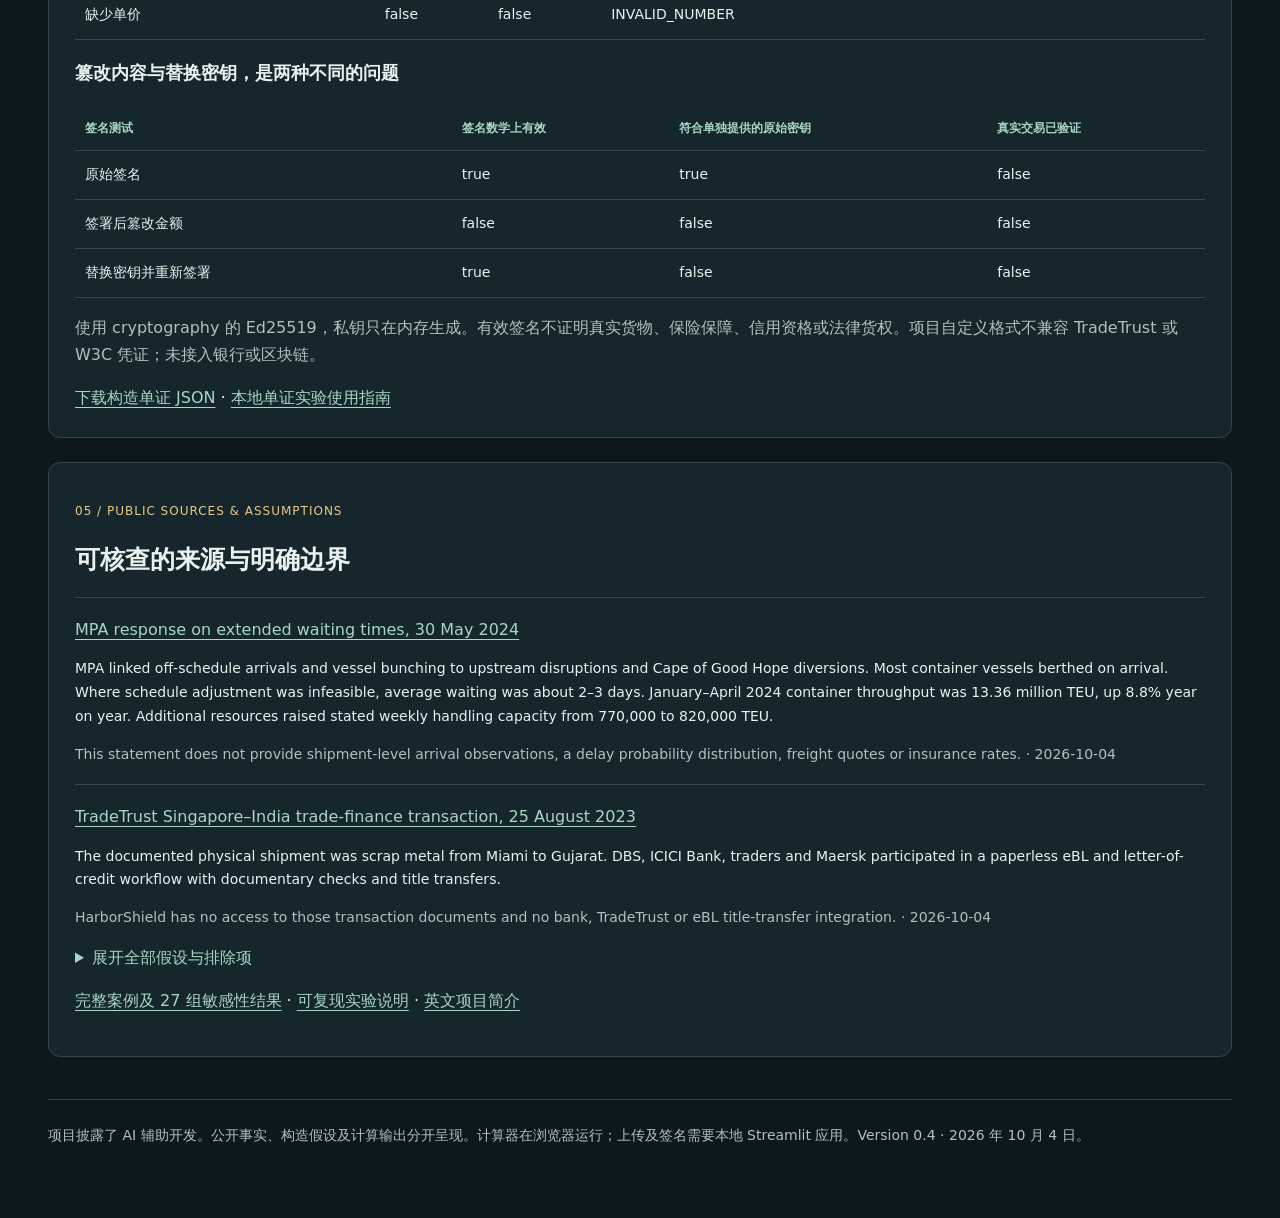
==== commit f50a6524: "Publish English HarborShield case and v0.4 decision screening" ====
--- a/case-study.html
+++ b/case-study.html
@@ -1,16 +1,19 @@
 <!doctype html>
-<html lang="zh-CN"><head><meta charset="utf-8"><meta name="viewport" content="width=device-width, initial-scale=1"><title>HarborShield · 真实事件与订单现金流案例</title><meta name="description" content="Singapore 2024 port delay, constructed order economics and trade-document integrity. An interactive, assumption-led HarborShield case study."><link rel="stylesheet" href="case-study.css"></head>
-<body><main><nav><a href="https://sitorastudio.com/">Sitora Studio</a><div><a href="https://sitorastudio.com/experiment.html">v0.2 风险实验</a> · <a href="https://github.com/sitora77/harborshield">GitHub 源码</a></div></nav>
-<header><p class="eyebrow">HARBORSHIELD / v0.3 / PUBLIC-EVENT CASE</p><h1>港口延误，如何影响<br>一笔订单的现金流？</h1><p class="subtitle">Singapore 2024 · replenishment, working capital and trade-document integrity</p><p>从公开港口事件出发，比较“省运费”“避免缺货”“减少资金占用”之间的取舍。调整下面的假设，结果会在你的浏览器中重新计算。</p></header>
-<div class="boundary">真实的是公开事件；订单、运费、保费、利率及备选服务均为构造示例。这里没有真实客户交易、企业部署、银行授信或实际节省金额。</div>
-<section class="panel"><p class="tag">01 / INTERACTIVE BUSINESS CASE</p><h2>先选假设，再比较方案</h2><p class="note">模拟订单：5,000 件，采购 US$30/件，销售 US$42/件。发运前 7 天支付 30% 订金，发运当天支付尾款及物流费。其余固定输入可在下载文件中查看。</p>
-<div class="inputs"><label for="delay">额外港口等待（天）<input id="delay" type="number" min="0" max="14" step="0.5" value="2.5" required></label><label for="stock">现有库存覆盖（天）<input id="stock" type="number" min="0" max="30" step="0.5" value="12" required></label><label for="rate">假设年化资金利率（%）<input id="rate" type="number" min="0" max="30" step="0.5" value="8" required></label><label for="cash">可用自有现金（USD）<input id="cash" type="number" min="0" max="500000" step="5000" value="25000" required></label><label for="demand">假设日需求（件）<input id="demand" type="number" min="0" max="10000" step="50" value="200" required></label><label for="payment">可售后回款等待（天）<input id="payment" type="number" min="0" max="90" step="1" value="14" required></label></div>
+<html lang="zh-CN"><head><meta charset="utf-8"><meta name="viewport" content="width=device-width, initial-scale=1"><title>HarborShield · 港口延误与订单现金流案例</title><meta name="description" content="Singapore 2024 port delay, constructed order economics and trade-document integrity. Interactive HarborShield case study."><link rel="stylesheet" href="case-study.css?v=0c4849460ada"><link rel="alternate" hreflang="en" href="https://sitorastudio.com/case-study-en.html"><link rel="alternate" hreflang="zh-CN" href="https://sitorastudio.com/case-study.html"></head>
+<body><main><nav><a href="https://sitorastudio.com/">Sitora Studio</a><div><a href="experiment.html">风险实验</a> · <a href="https://github.com/sitora77/harborshield">GitHub 源码</a> · <a id="language-switch" href="case-study-en.html" aria-label="阅读英文案例">English</a></div></nav>
+<header><p class="eyebrow">HARBORSHIELD / v0.4 / PUBLIC-EVENT CASE</p><h1>港口延误，如何影响一笔订单的现金流？</h1><p class="subtitle">Singapore 2024 · 补货、营运资金与贸易单证完整性</p><p>从公开港口事件出发，比较省运费、避免缺货与减少资金占用之间的取舍。调整下面的假设，结果会在你的浏览器中重新计算。</p></header>
+<div class="boundary">真实的是公开事件；订单、运费、保费、利率、融资上限及备选服务均为构造示例。这里没有真实客户交易、企业部署、银行授信或实际节省金额。</div>
+<section class="panel"><p class="tag">01 / INTERACTIVE BUSINESS CASE</p><h2>先判断是否满足条件，再比较经济负担</h2><p class="note">构造订单：5,000 件，采购 US$30/件，销售 US$42/件。发运前 7 天支付 30% 订金，发运当天支付尾款及物流费。其余固定输入可在结果 JSON 中查看。</p>
+<div class="inputs"><label for="delay">额外港口等待（天）<input id="delay" type="number" min="0" max="14" step="0.5" value="2.5" required></label><label for="stock">现有库存覆盖（天）<input id="stock" type="number" min="0" max="30" step="0.5" value="12" required></label><label for="rate">假设年化资金利率（%）<input id="rate" type="number" min="0" max="30" step="0.5" value="8.0" required></label><label for="cash">可用自有现金（USD）<input id="cash" type="number" min="0" max="500000" step="5000" value="25000" required></label><label for="demand">假设日需求（件）<input id="demand" type="number" min="0" max="10000" step="50" value="200" required></label><label for="payment">可售后回款等待（天）<input id="payment" type="number" min="0" max="90" step="1" value="14" required></label><label for="funding">假设外部融资上限（USD）<input id="funding" type="number" min="0" max="1000000" step="100" value="140000" ></label><label for="deadline">最晚库存可用日<input id="deadline" type="number" min="0" max="365" step="0.5" value="15" ></label><label for="minimum">最低净经济贡献（USD）<input id="minimum" type="number" min="0" max="1000000" step="100" value="0" required></label></div><p class="note">这些是假设筛选条件，不是已获授信或交货承诺。峰值资金缺口已扣除自有现金。零是严格上限；融资上限或最晚可用日留空表示不应用该限制。净经济贡献下限必填，最低为零。</p>
 <p id="calculation-status" role="status" aria-live="polite">表中为默认假设计算快照；需要 JavaScript 才能交互。</p><noscript><p>JavaScript 已关闭。默认结果可阅读，但输入不会重新计算。</p></noscript>
-<div class="metrics"><div class="metric"><small>当前假设下最低经济负担</small><strong id="best-option">Hypothetical priority service</strong></div><div class="metric"><small>物流＋利息＋缺货机会成本</small><strong id="best-burden">US$5,972.65</strong></div><div class="metric"><small>该方案峰值资金缺口</small><strong id="peak-funding">US$130,200.00</strong></div></div>
-<div class="table-scroll"><table><thead><tr><th>构造方案</th><th>可用日（发运=0）</th><th>物流现金成本</th><th>缺货机会成本</th><th>资金利息</th><th>经济负担</th><th>净经济贡献</th></tr></thead><tbody id="comparison-body"><tr><td>Hypothetical priority service</td><td>12.00</td><td>US$5,200.00</td><td>US$0.00</td><td>US$772.65</td><td>US$5,972.65</td><td>US$54,027.35</td></tr><tr><td>Hypothetical alternate-port + road</td><td>12.12</td><td>US$6,400.00</td><td>US$300.00</td><td>US$783.08</td><td>US$7,483.08</td><td>US$52,516.92</td></tr><tr><td>Standard sea service</td><td>14.50</td><td>US$3,600.00</td><td>US$6,000.00</td><td>US$833.99</td><td>US$10,433.99</td><td>US$49,566.01</td></tr></tbody></table></div>
-<p class="note">缺货机会成本是未满足需求的毛利损失，不是第二笔现金支出。该模型假设补货订单最终全部售出；没有再叠加“每天延误费”。净经济贡献不是经审计的会计利润。</p><p id="baseline-note"></p><button id="download-case" type="button" disabled>下载当前输入与计算结果</button><button id="reset-case" type="button" class="secondary">恢复示例假设</button><details><summary>查看当前 JSON 结果（也可复制保存）</summary><pre id="current-result" style="max-height:360px;overflow:auto;font-size:12px;white-space:pre-wrap"></pre></details>
-<h3>查看资金缺口从何时开始</h3><label for="ledger-option">选择方案<select id="ledger-option"></select></label><div class="table-scroll"><table><thead><tr><th>相对发运日</th><th>现金事件</th><th>净现金变动</th><th>含自有资金的余额</th><th>所需融资</th></tr></thead><tbody id="ledger-body"></tbody></table></div><p id="ledger-note" class="note"></p></section>
-<section class="columns"><article class="panel"><p class="tag">02 / SUPPLY CHAIN MANAGEMENT</p><h2>更快不一定更划算</h2><p>库存够用时，额外支付加急运费可能不值得；库存不足时，省下的运费可能抵不过缺货损失。把延误改成 0 天，再增加库存覆盖，观察方案排序如何变化。</p><p class="note">三种方案的可订舱性、优先服务及替代港口通关条件均未验证。27 组敏感性情景是确定性比较，不是预测概率。</p></article><article class="panel"><p class="tag">03 / FINANCE & BUSINESS</p><h2>利润和现金不是一回事</h2><p>订单有预计毛利，也可能在回款前需要资金。现金事件表展示订金、尾款、运费与收款的时间差。资金利息按负现金余额的持续时间计算，而非对全部货值重复收费。</p><p class="note">利率不是贷款报价；模型未包含银行审批、汇率、税费、复利或公司全部经营现金流。</p></article></section>
-<section class="panel"><p class="tag">04 / TRADE-DOCUMENT INTEGRITY</p><h2>单证一致，不等于交易已被证明</h2><p>本地应用可检查结构化发票、装箱单和投保申请，并演示数字签名。下表是构造测试的静态快照，不是网页正在读取你的文件，也不是对真实单据的识别准确率。</p><div class="table-scroll"><table><thead><tr><th>构造测试</th><th>预期一致</th><th>实际一致</th><th>规则提示</th></tr></thead><tbody><tr><td>Original constructed bundle</td><td>true</td><td>true</td><td>No rule discrepancies</td></tr><tr><td>Invoice total altered</td><td>false</td><td>false</td><td>INVOICE_ARITHMETIC, CARGO_VALUE_MISMATCH</td></tr><tr><td>Different order identifier</td><td>false</td><td>false</td><td>CROSS_DOCUMENT_MISMATCH</td></tr><tr><td>Currency mismatch</td><td>false</td><td>false</td><td>CROSS_DOCUMENT_MISMATCH</td></tr><tr><td>Requested value inconsistent with multiplier</td><td>false</td><td>false</td><td>INSURED_VALUE_MISMATCH</td></tr><tr><td>Departure outside requested window</td><td>false</td><td>false</td><td>DEPARTURE_OUTSIDE_COVER_WINDOW</td></tr><tr><td>Packing quantity mismatch</td><td>false</td><td>false</td><td>SKU_QUANTITY_MISMATCH</td></tr><tr><td>Missing unit price</td><td>false</td><td>false</td><td>INVALID_NUMBER</td></tr></tbody></table></div><h3>篡改内容与替换密钥，是两种不同的问题</h3><div class="table-scroll"><table><thead><tr><th>签名测试</th><th>签名数学上有效</th><th>符合单独提供的原始密钥</th><th>真实交易已验证</th></tr></thead><tbody><tr><td>Original</td><td>true</td><td>true</td><td>false</td></tr><tr><td>Amount tampered</td><td>false</td><td>false</td><td>false</td></tr><tr><td>Re-signed with replacement key</td><td>true</td><td>false</td><td>false</td></tr></tbody></table></div><p class="note">使用 cryptography 的 Ed25519，密钥只在内存生成。签名能检查内容完整性，但不证明真实货物、保单有效、信用资格或法律上的货权。项目未接入 TradeTrust、银行或区块链；也不符合它们的凭证格式。</p><a href="demo_documents.json" download>下载构造单证 JSON</a> · <a href="https://github.com/sitora77/harborshield/blob/main/docs/TRADE_DOCUMENT_GUIDE_ZH.md">本地单证实验使用指南</a></section>
-<section class="panel"><p class="tag">05 / PUBLIC SOURCES & ASSUMPTIONS</p><h2>可核查的来源与边界</h2><div class="source"><a href="https://www.mpa.gov.sg/media-centre/details/in-response-to-media-queries-on--vessels--extended-waiting-times-for-berths-in-the-port-of-singapore">MPA response on extended waiting times, 30 May 2024</a><p>MPA linked off-schedule arrivals and vessel bunching to upstream disruptions and Cape of Good Hope diversions. Most container vessels berthed on arrival. Where schedule adjustment was infeasible, average waiting was about 2–3 days. January–April 2024 container throughput was 13.36 million TEU, up 8.8% year on year. Additional resources raised stated weekly handling capacity from 770,000 to 820,000 TEU.</p><p class="note">This statement does not provide shipment-level arrival observations, a delay probability distribution, freight quotes or insurance rates. Reviewed 2026-10-04.</p></div><div class="source"><a href="https://www.tradetrust.io/happenings-and-resources/press-release-singapore-india-kick-off-interoperable-ebills-of-lading-for-trade-finance/">TradeTrust Singapore–India trade-finance transaction, 25 August 2023</a><p>The documented physical shipment was scrap metal from Miami to Gujarat. DBS, ICICI Bank, traders and Maersk participated in a paperless eBL and letter-of-credit workflow with documentary checks and title transfers.</p><p class="note">HarborShield has no access to those transaction documents and no bank, TradeTrust or eBL title-transfer integration. Reviewed 2026-10-04.</p></div><details><summary>展开全部计算假设与排除项</summary><ul><li>2.5 days is a constructed affected-shipment scenario inspired by the reported 2–3-day wait; it is not the mean for all Singapore arrivals.</li><li>0 and 7 days are counterfactual sensitivity settings, not reported shipment observations.</li><li>Every service option, freight amount, premium, interest rate, demand and document-release time is hypothetical. Priority capacity and alternate-port customs feasibility are unverified.</li><li>The entire replenishment order is eventually sold, with one simplified receipt after availability plus the payment term. Existing-stock sales and other business cash flows are excluded.</li><li>Pre-arrival unmet demand is lost rather than backordered. Its lost unit contribution is an opportunity cost, not a second cash payment or a reduction of this order&#x27;s assumed sales receipt.</li><li>Simple interest on negative incremental cash balance is calculated only until customer collection. No credit approval, taxes, FX, compound interest or future residual-debt repayment is modelled.</li><li>This deterministic case is separate from the uncalibrated v0.2 stochastic insurance model; no daily-delay charge is added again.</li></ul></details><p><a href="case_study.json" download>下载完整案例及 27 组敏感性结果</a> · <a href="https://github.com/sitora77/harborshield/blob/main/docs/CASE_STUDY.md">阅读可复现实验说明</a></p></section>
-<footer>Built with AI-assisted coding. Public facts, constructed assumptions and computed outputs are kept separate. Browser calculator works without a server; document upload/signing requires local Streamlit. Version 0.3 · 4 October 2026.</footer></main><script id="case-inputs" type="application/json">{"case_id": "SG-2024-PORT-DELAY", "version": "0.3", "title": "Singapore 2024 port delay: a constructed SME replenishment decision", "data_status": "Public event context; all orders, prices, rates and option timings are constructed assumptions.", "sources": [{"id": "mpa_20240530", "title": "MPA response on extended waiting times, 30 May 2024", "url": "https://www.mpa.gov.sg/media-centre/details/in-response-to-media-queries-on--vessels--extended-waiting-times-for-berths-in-the-port-of-singapore", "published": "2024-05-30", "accessed": "2026-10-04", "facts": ["MPA linked off-schedule arrivals and vessel bunching to upstream disruptions and Cape of Good Hope diversions.", "Most container vessels berthed on arrival. Where schedule adjustment was infeasible, average waiting was about 2–3 days.", "January–April 2024 container throughput was 13.36 million TEU, up 8.8% year on year.", "Additional resources raised stated weekly handling capacity from 770,000 to 820,000 TEU."], "not_supported": "This statement does not provide shipment-level arrival observations, a delay probability distribution, freight quotes or insurance rates."}, {"id": "tradetrust_20230825", "title": "TradeTrust Singapore–India trade-finance transaction, 25 August 2023", "url": "https://www.tradetrust.io/happenings-and-resources/press-release-singapore-india-kick-off-interoperable-ebills-of-lading-for-trade-finance/", "published": "2023-08-25", "accessed": "2026-10-04", "facts": ["The documented physical shipment was scrap metal from Miami to Gujarat.", "DBS, ICICI Bank, traders and Maersk participated in a paperless eBL and letter-of-credit workflow with documentary checks and title transfers."], "not_supported": "HarborShield has no access to those transaction documents and no bank, TradeTrust or eBL title-transfer integration."}], "order": {"order_id": "DEMO-SG-001", "currency": "USD", "quantity": 5000, "unit_purchase_price": 30, "unit_sale_price": 42, "daily_demand": 200, "stock_cover_days": 12, "supplier_deposit_fraction": 0.3, "supplier_deposit_day": -7, "customer_payment_days": 14, "initial_cash": 25000, "annual_funding_rate": 0.08}, "selected_port_delay_days": 2.5, "options": [{"id": "standard_sea", "name": "Standard sea service", "transit_days": 11, "port_delay_multiplier": 1, "document_release_days": 1, "freight_cost": 3200, "insurance_premium": 400, "other_logistics_cost": 0}, {"id": "priority_sea", "name": "Hypothetical priority service", "transit_days": 9, "port_delay_multiplier": 1, "document_release_days": 0.5, "freight_cost": 4800, "insurance_premium": 400, "other_logistics_cost": 0}, {"id": "sea_road", "name": "Hypothetical alternate-port + road", "transit_days": 10, "port_delay_multiplier": 0.25, "document_release_days": 1.5, "freight_cost": 5900, "insurance_premium": 500, "other_logistics_cost": 0}], "assumptions": ["2.5 days is a constructed affected-shipment scenario inspired by the reported 2–3-day wait; it is not the mean for all Singapore arrivals.", "0 and 7 days are counterfactual sensitivity settings, not reported shipment observations.", "Every service option, freight amount, premium, interest rate, demand and document-release time is hypothetical. Priority capacity and alternate-port customs feasibility are unverified.", "The entire replenishment order is eventually sold, with one simplified receipt after availability plus the payment term. Existing-stock sales and other business cash flows are excluded.", "Pre-arrival unmet demand is lost rather than backordered. Its lost unit contribution is an opportunity cost, not a second cash payment or a reduction of this order's assumed sales receipt.", "Simple interest on negative incremental cash balance is calculated only until customer collection. No credit approval, taxes, FX, compound interest or future residual-debt repayment is modelled.", "This deterministic case is separate from the uncalibrated v0.2 stochastic insurance model; no daily-delay charge is added again."]}</script><script src="case-calculator.js"></script><script src="case-page.js"></script></body></html>+<div id="decision-notice" class="decision-notice" role="status" aria-live="polite">仅在满足假设条件的方案中筛选；实际融资及订舱仍需业务核实。</div>
+<div class="metrics"><div class="metric"><small>满足条件的方案中最低经济负担</small><strong id="best-option">假设优先海运服务</strong></div><div class="metric"><small>物流＋利息＋缺货机会成本</small><strong id="best-burden">US$5,972.65</strong></div><div class="metric"><small>所选方案峰值资金缺口</small><strong id="peak-funding">US$130,200.00</strong></div></div>
+<div class="table-scroll"><table><thead><tr><th>构造方案</th><th>可用日（发运=0）</th><th>物流现金成本</th><th>缺货机会成本</th><th>资金利息</th><th>经济负担</th><th>净经济贡献</th><th>条件筛选结果</th></tr></thead><tbody id="comparison-body"><tr><td>假设优先海运服务</td><td>12.00</td><td>US$5,200.00</td><td>US$0.00</td><td>US$772.65</td><td>US$5,972.65</td><td>US$54,027.35</td><td>满足全部假设条件</td></tr><tr><td>假设替代港口＋公路</td><td>12.12</td><td>US$6,400.00</td><td>US$300.00</td><td>US$783.08</td><td>US$7,483.08</td><td>US$52,516.92</td><td>满足全部假设条件</td></tr><tr><td>标准海运服务</td><td>14.50</td><td>US$3,600.00</td><td>US$6,000.00</td><td>US$833.99</td><td>US$10,433.99</td><td>US$49,566.01</td><td>满足全部假设条件</td></tr></tbody></table></div>
+<p class="note">缺货机会成本是未满足的到货前需求所损失的毛利，不是第二笔现金支出。该简化模型假设补货订单最终全部售出；没有再叠加每天延误费。净经济贡献不是经审计的会计利润。</p><p id="unconstrained-note" class="note"></p><p id="baseline-note" class="note"></p>
+<button id="download-case" type="button" disabled>下载当前输入与计算结果</button><button id="reset-case" type="button" class="secondary">恢复构造示例假设</button>
+<details><summary>查看当前 JSON 结果（也可复制保存）</summary><pre id="current-result"></pre></details>
+<h3>查看资金缺口从何时开始</h3><label for="ledger-option">选择方案查看现金事件表<select id="ledger-option"></select></label><div class="table-scroll"><table><thead><tr><th>相对发运日</th><th>现金事件</th><th>净现金变动</th><th>含自有资金的余额</th><th>所需外部融资</th></tr></thead><tbody id="ledger-body"></tbody></table></div><p id="ledger-note" class="note"></p></section>
+<section class="columns"><article class="panel"><p class="tag">02 / SUPPLY CHAIN MANAGEMENT</p><h2>更快不一定更划算</h2><p>库存够用时，加急运费可能不值得；库存不足时，缺货损失可能超过运费节省。试着把融资上限改为 US$129,000、最晚可用日设为第 15 天：满足条件的最低成本方案会变化。再把期限改为第 12 天：没有方案同时满足两个限制。</p><p class="note">方案可订舱性、优先服务容量及替代港口通关条件均未验证。27 组敏感性情景是确定性比较，不是预测概率。</p></article><article class="panel"><p class="tag">03 / FINANCE & BUSINESS</p><h2>利润和现金不是一回事</h2><p>订单有预计毛利，也可能在回款前需要融资。现金事件表展示时间差；利息按负现金余额的持续时间计算。即使某方案成本最低，只要超出资金或时间限制，或未达到贡献下限，也不会被推荐。</p><p class="note">利率不是贷款报价；模型不含银行审批、汇率、税费、复利及公司其他现金流。计算截止到客户回款，剩余债务及其后续利息不在范围内。</p></article></section>
+<section class="panel"><p class="tag">04 / TRADE-DOCUMENT INTEGRITY</p><h2>单证一致，不等于交易已被证明</h2><p>本地应用会从当前构造订单生成发票、装箱单和投保申请 JSON，检查一致性，再用临时演示密钥签署这份已检查的资料。签名上下文包含订单假设、输入摘要及筛选结论。上传资料无效时会阻止签署，不会偷偷替换成默认订单。</p><p class="note">下表是人为构造测试的静态快照，不是网页实时上传功能，也不代表真实单据识别准确率。系统不做 OCR。输入摘要只能绑定内容，不能证明计算或上传交易信息真实。</p><div class="table-scroll"><table><thead><tr><th>构造测试</th><th>预期一致</th><th>实际一致</th><th>规则提示</th></tr></thead><tbody><tr><td>原始构造资料</td><td>true</td><td>true</td><td>未发现规则差异</td></tr><tr><td>修改发票总额</td><td>false</td><td>false</td><td>INVOICE_ARITHMETIC, CARGO_VALUE_MISMATCH</td></tr><tr><td>不同订单编号</td><td>false</td><td>false</td><td>CROSS_DOCUMENT_MISMATCH</td></tr><tr><td>币种不一致</td><td>false</td><td>false</td><td>CROSS_DOCUMENT_MISMATCH</td></tr><tr><td>投保金额与倍数不一致</td><td>false</td><td>false</td><td>INSURED_VALUE_MISMATCH</td></tr><tr><td>发运日超出申请保障窗口</td><td>false</td><td>false</td><td>DEPARTURE_OUTSIDE_COVER_WINDOW</td></tr><tr><td>装箱数量不一致</td><td>false</td><td>false</td><td>SKU_QUANTITY_MISMATCH</td></tr><tr><td>缺少单价</td><td>false</td><td>false</td><td>INVALID_NUMBER</td></tr></tbody></table></div><h3>篡改内容与替换密钥，是两种不同的问题</h3><div class="table-scroll"><table><thead><tr><th>签名测试</th><th>签名数学上有效</th><th>符合单独提供的原始密钥</th><th>真实交易已验证</th></tr></thead><tbody><tr><td>原始签名</td><td>true</td><td>true</td><td>false</td></tr><tr><td>签署后篡改金额</td><td>false</td><td>false</td><td>false</td></tr><tr><td>替换密钥并重新签署</td><td>true</td><td>false</td><td>false</td></tr></tbody></table></div><p class="note">使用 cryptography 的 Ed25519，私钥只在内存生成。有效签名不证明真实货物、保险保障、信用资格或法律货权。项目自定义格式不兼容 TradeTrust 或 W3C 凭证；未接入银行或区块链。</p><a href="demo_documents.json" download>下载构造单证 JSON</a> · <a href="https://github.com/sitora77/harborshield/blob/main/docs/TRADE_DOCUMENT_GUIDE_ZH.md">本地单证实验使用指南</a></section>
+<section class="panel"><p class="tag">05 / PUBLIC SOURCES & ASSUMPTIONS</p><h2>可核查的来源与明确边界</h2><div class="source"><a href="https://www.mpa.gov.sg/media-centre/details/in-response-to-media-queries-on--vessels--extended-waiting-times-for-berths-in-the-port-of-singapore">MPA response on extended waiting times, 30 May 2024</a><p>MPA linked off-schedule arrivals and vessel bunching to upstream disruptions and Cape of Good Hope diversions. Most container vessels berthed on arrival. Where schedule adjustment was infeasible, average waiting was about 2–3 days. January–April 2024 container throughput was 13.36 million TEU, up 8.8% year on year. Additional resources raised stated weekly handling capacity from 770,000 to 820,000 TEU.</p><p class="note">This statement does not provide shipment-level arrival observations, a delay probability distribution, freight quotes or insurance rates. · 2026-10-04</p></div><div class="source"><a href="https://www.tradetrust.io/happenings-and-resources/press-release-singapore-india-kick-off-interoperable-ebills-of-lading-for-trade-finance/">TradeTrust Singapore–India trade-finance transaction, 25 August 2023</a><p>The documented physical shipment was scrap metal from Miami to Gujarat. DBS, ICICI Bank, traders and Maersk participated in a paperless eBL and letter-of-credit workflow with documentary checks and title transfers.</p><p class="note">HarborShield has no access to those transaction documents and no bank, TradeTrust or eBL title-transfer integration. · 2026-10-04</p></div><details><summary>展开全部假设与排除项</summary><ul><li>The 140,000 USD external-funding limit, day-15 stock-availability deadline and zero minimum net contribution are constructed screening criteria, not confirmed credit or a contractual delivery commitment. Peak funding already deducts own cash. Null funding/deadline means not applied; zero is a binding limit. Cost ranking is retained even when no option is eligible.</li><li>2.5 days is a constructed affected-shipment scenario inspired by the reported 2–3-day wait; it is not the mean for all Singapore arrivals.</li><li>0 and 7 days are counterfactual sensitivity settings, not reported shipment observations.</li><li>Every service option, freight amount, premium, interest rate, demand and document-release time is hypothetical. Priority capacity and alternate-port customs feasibility are unverified.</li><li>The entire replenishment order is eventually sold, with one simplified receipt after availability plus the payment term. Existing-stock sales and other business cash flows are excluded.</li><li>Pre-arrival unmet demand is lost rather than backordered. Its lost unit contribution is an opportunity cost, not a second cash payment or a reduction of this order&#x27;s assumed sales receipt.</li><li>Simple interest on negative incremental cash balance is calculated only until customer collection. No credit approval, taxes, FX, compound interest or future residual-debt repayment is modelled.</li><li>This deterministic case is separate from the uncalibrated v0.2 stochastic insurance model; no daily-delay charge is added again.</li></ul></details><p><a href="case_study.json" download>完整案例及 27 组敏感性结果</a> · <a href="https://github.com/sitora77/harborshield/blob/main/docs/CASE_STUDY.md">可复现实验说明</a> · <a href="https://github.com/sitora77/harborshield/blob/main/docs/PROJECT_BRIEF_EN.md">英文项目简介</a></p></section>
+<footer>项目披露了 AI 辅助开发。公开事实、构造假设及计算输出分开呈现。计算器在浏览器运行；上传及签名需要本地 Streamlit 应用。Version 0.4 · 2026 年 10 月 4 日。</footer></main><script id="case-inputs" type="application/json">{"case_id": "SG-2024-PORT-DELAY", "version": "0.4", "title": "Singapore 2024 port delay: a constructed SME replenishment decision", "data_status": "Public event context; all orders, prices, rates and option timings are constructed assumptions.", "sources": [{"id": "mpa_20240530", "title": "MPA response on extended waiting times, 30 May 2024", "url": "https://www.mpa.gov.sg/media-centre/details/in-response-to-media-queries-on--vessels--extended-waiting-times-for-berths-in-the-port-of-singapore", "published": "2024-05-30", "accessed": "2026-10-04", "facts": ["MPA linked off-schedule arrivals and vessel bunching to upstream disruptions and Cape of Good Hope diversions.", "Most container vessels berthed on arrival. Where schedule adjustment was infeasible, average waiting was about 2–3 days.", "January–April 2024 container throughput was 13.36 million TEU, up 8.8% year on year.", "Additional resources raised stated weekly handling capacity from 770,000 to 820,000 TEU."], "not_supported": "This statement does not provide shipment-level arrival observations, a delay probability distribution, freight quotes or insurance rates."}, {"id": "tradetrust_20230825", "title": "TradeTrust Singapore–India trade-finance transaction, 25 August 2023", "url": "https://www.tradetrust.io/happenings-and-resources/press-release-singapore-india-kick-off-interoperable-ebills-of-lading-for-trade-finance/", "published": "2023-08-25", "accessed": "2026-10-04", "facts": ["The documented physical shipment was scrap metal from Miami to Gujarat.", "DBS, ICICI Bank, traders and Maersk participated in a paperless eBL and letter-of-credit workflow with documentary checks and title transfers."], "not_supported": "HarborShield has no access to those transaction documents and no bank, TradeTrust or eBL title-transfer integration."}], "order": {"order_id": "DEMO-SG-001", "currency": "USD", "quantity": 5000, "unit_purchase_price": 30, "unit_sale_price": 42, "daily_demand": 200, "stock_cover_days": 12, "supplier_deposit_fraction": 0.3, "supplier_deposit_day": -7, "customer_payment_days": 14, "initial_cash": 25000, "annual_funding_rate": 0.08}, "selected_port_delay_days": 2.5, "constraints": {"funding_limit": 140000, "latest_availability_day": 15, "minimum_net_contribution": 0}, "document_terms": {"departure_date": "2024-05-20", "cover_start": "2024-05-19", "cover_end": "2024-06-30", "valuation_multiplier": 1.1}, "options": [{"id": "standard_sea", "name": "Standard sea service", "transit_days": 11, "port_delay_multiplier": 1, "document_release_days": 1, "freight_cost": 3200, "insurance_premium": 400, "other_logistics_cost": 0}, {"id": "priority_sea", "name": "Hypothetical priority service", "transit_days": 9, "port_delay_multiplier": 1, "document_release_days": 0.5, "freight_cost": 4800, "insurance_premium": 400, "other_logistics_cost": 0}, {"id": "sea_road", "name": "Hypothetical alternate-port + road", "transit_days": 10, "port_delay_multiplier": 0.25, "document_release_days": 1.5, "freight_cost": 5900, "insurance_premium": 500, "other_logistics_cost": 0}], "assumptions": ["The 140,000 USD external-funding limit, day-15 stock-availability deadline and zero minimum net contribution are constructed screening criteria, not confirmed credit or a contractual delivery commitment. Peak funding already deducts own cash. Null funding/deadline means not applied; zero is a binding limit. Cost ranking is retained even when no option is eligible.", "2.5 days is a constructed affected-shipment scenario inspired by the reported 2–3-day wait; it is not the mean for all Singapore arrivals.", "0 and 7 days are counterfactual sensitivity settings, not reported shipment observations.", "Every service option, freight amount, premium, interest rate, demand and document-release time is hypothetical. Priority capacity and alternate-port customs feasibility are unverified.", "The entire replenishment order is eventually sold, with one simplified receipt after availability plus the payment term. Existing-stock sales and other business cash flows are excluded.", "Pre-arrival unmet demand is lost rather than backordered. Its lost unit contribution is an opportunity cost, not a second cash payment or a reduction of this order's assumed sales receipt.", "Simple interest on negative incremental cash balance is calculated only until customer collection. No credit approval, taxes, FX, compound interest or future residual-debt repayment is modelled.", "This deterministic case is separate from the uncalibrated v0.2 stochastic insurance model; no daily-delay charge is added again."]}</script><script id="case-locale" type="application/json">{"lang": "zh-CN", "title": "HarborShield · 港口延误与订单现金流案例", "switch_url": "case-study-en.html", "switch_label": "English", "switch_aria": "阅读英文案例", "experiment": "风险实验", "github": "GitHub 源码", "headline": "港口延误，如何影响一笔订单的现金流？", "subtitle": "Singapore 2024 · 补货、营运资金与贸易单证完整性", "intro": "从公开港口事件出发，比较省运费、避免缺货与减少资金占用之间的取舍。调整下面的假设，结果会在你的浏览器中重新计算。", "boundary": "真实的是公开事件；订单、运费、保费、利率、融资上限及备选服务均为构造示例。这里没有真实客户交易、企业部署、银行授信或实际节省金额。", "case_title": "先判断是否满足条件，再比较经济负担", "order_note": "构造订单：5,000 件，采购 US$30/件，销售 US$42/件。发运前 7 天支付 30% 订金，发运当天支付尾款及物流费。其余固定输入可在结果 JSON 中查看。", "labels": ["额外港口等待（天）", "现有库存覆盖（天）", "假设年化资金利率（%）", "可用自有现金（USD）", "假设日需求（件）", "可售后回款等待（天）", "假设外部融资上限（USD）", "最晚库存可用日", "最低净经济贡献（USD）"], "constraint_note": "这些是假设筛选条件，不是已获授信或交货承诺。峰值资金缺口已扣除自有现金。零是严格上限；融资上限或最晚可用日留空表示不应用该限制。净经济贡献下限必填，最低为零。", "snapshot": "表中为默认假设计算快照；需要 JavaScript 才能交互。", "noscript": "JavaScript 已关闭。默认结果可阅读，但输入不会重新计算。", "metrics": ["满足条件的方案中最低经济负担", "物流＋利息＋缺货机会成本", "所选方案峰值资金缺口"], "comparison_headers": ["构造方案", "可用日（发运=0）", "物流现金成本", "缺货机会成本", "资金利息", "经济负担", "净经济贡献", "条件筛选结果"], "economics_note": "缺货机会成本是未满足的到货前需求所损失的毛利，不是第二笔现金支出。该简化模型假设补货订单最终全部售出；没有再叠加每天延误费。净经济贡献不是经审计的会计利润。", "download": "下载当前输入与计算结果", "reset": "恢复构造示例假设", "json_summary": "查看当前 JSON 结果（也可复制保存）", "ledger_title": "查看资金缺口从何时开始", "ledger_label": "选择方案查看现金事件表", "ledger_headers": ["相对发运日", "现金事件", "净现金变动", "含自有资金的余额", "所需外部融资"], "scm_title": "更快不一定更划算", "scm_body": "库存够用时，加急运费可能不值得；库存不足时，缺货损失可能超过运费节省。试着把融资上限改为 US$129,000、最晚可用日设为第 15 天：满足条件的最低成本方案会变化。再把期限改为第 12 天：没有方案同时满足两个限制。", "scm_note": "方案可订舱性、优先服务容量及替代港口通关条件均未验证。27 组敏感性情景是确定性比较，不是预测概率。", "finance_title": "利润和现金不是一回事", "finance_body": "订单有预计毛利，也可能在回款前需要融资。现金事件表展示时间差；利息按负现金余额的持续时间计算。即使某方案成本最低，只要超出资金或时间限制，或未达到贡献下限，也不会被推荐。", "finance_note": "利率不是贷款报价；模型不含银行审批、汇率、税费、复利及公司其他现金流。计算截止到客户回款，剩余债务及其后续利息不在范围内。", "docs_title": "单证一致，不等于交易已被证明", "docs_body": "本地应用会从当前构造订单生成发票、装箱单和投保申请 JSON，检查一致性，再用临时演示密钥签署这份已检查的资料。签名上下文包含订单假设、输入摘要及筛选结论。上传资料无效时会阻止签署，不会偷偷替换成默认订单。", "docs_note": "下表是人为构造测试的静态快照，不是网页实时上传功能，也不代表真实单据识别准确率。系统不做 OCR。输入摘要只能绑定内容，不能证明计算或上传交易信息真实。", "document_headers": ["构造测试", "预期一致", "实际一致", "规则提示"], "signature_title": "篡改内容与替换密钥，是两种不同的问题", "signature_headers": ["签名测试", "签名数学上有效", "符合单独提供的原始密钥", "真实交易已验证"], "signature_note": "使用 cryptography 的 Ed25519，私钥只在内存生成。有效签名不证明真实货物、保险保障、信用资格或法律货权。项目自定义格式不兼容 TradeTrust 或 W3C 凭证；未接入银行或区块链。", "bundle_download": "下载构造单证 JSON", "local_guide": "本地单证实验使用指南", "sources_title": "可核查的来源与明确边界", "assumptions_summary": "展开全部假设与排除项", "full_report": "完整案例及 27 组敏感性结果", "reproduce": "可复现实验说明", "brief": "英文项目简介", "footer": "项目披露了 AI 辅助开发。公开事实、构造假设及计算输出分开呈现。计算器在浏览器运行；上传及签名需要本地 Streamlit 应用。Version 0.4 · 2026 年 10 月 4 日。", "option_names": {"standard_sea": "标准海运服务", "priority_sea": "假设优先海运服务", "sea_road": "假设替代港口＋公路"}, "reasons": {"FUNDING_LIMIT_EXCEEDED": "超过融资上限", "AVAILABILITY_DEADLINE_MISSED": "超过最晚库存可用日", "CONTRIBUTION_BELOW_MINIMUM": "净经济贡献低于下限"}, "eligible": "满足全部假设条件", "no_eligible": "无符合条件方案，不作推荐", "updated": "已按当前假设在本机浏览器重新计算，无需上传资料。", "none_notice": "没有方案满足全部资金、时间及贡献条件。请查看下方原因；调整假设并不代表实际授信或服务已获确认。", "valid_notice": "仅在满足假设条件的方案中筛选；实际融资及订舱仍需业务核实。", "invalid": "请在允许范围内填写全部必填输入。", "invalid_status": "输入无效。下方表格保留上次有效结果，已撤回推荐并停用下载。", "baseline_prefix": "同样条件、无额外港口等待：", "unconstrained_prefix": "不考虑条件的最低成本方案（不是推荐）：", "ledger_suffix": "。同日现金流已合并；计算截止到客户回款，不含剩余债务的后续利息。", "residual": "回款后仍有未偿本金，之后的融资成本不在模型范围内。", "download_status": "已请求下载；若浏览器未开始下载，可展开 JSON 结果复制保存。", "events": {"Supplier deposit": "供应商订金", "Supplier balance": "供应商尾款", "Logistics paid": "支付物流费用", "Constructed customer receipt": "构造的客户回款"}, "test_names": {"Original constructed bundle": "原始构造资料", "Invoice total altered": "修改发票总额", "Different order identifier": "不同订单编号", "Currency mismatch": "币种不一致", "Requested value inconsistent with multiplier": "投保金额与倍数不一致", "Departure outside requested window": "发运日超出申请保障窗口", "Packing quantity mismatch": "装箱数量不一致", "Missing unit price": "缺少单价", "Original": "原始签名", "Amount tampered": "签署后篡改金额", "Re-signed with replacement key": "替换密钥并重新签署"}, "no_discrepancies": "未发现规则差异"}</script><script src="case-calculator.js?v=fda56f9a2a5d"></script><script src="case-page.js?v=1f02a146764a"></script></body></html>
--- a/case-study.css
+++ b/case-study.css
@@ -1,3 +1,4 @@
 :root{color-scheme:dark;--bg:#0d181c;--panel:#15262c;--ink:#e9f2ef;--muted:#afc1bd;--line:#31474c;--accent:#a8d6c4;--gold:#e8c989}
 *{box-sizing:border-box}body{margin:0;background:var(--bg);color:var(--ink);font:16px/1.7 system-ui,-apple-system,"PingFang SC",sans-serif}a{color:var(--accent);text-underline-offset:4px}main{max-width:1240px;margin:auto;padding:40px 28px 70px}nav{display:flex;justify-content:space-between;gap:20px;font-size:14px}header{padding:55px 0 34px;max-width:940px}h1{font-size:clamp(30px,4.5vw,52px);line-height:1.25;letter-spacing:-1px;margin:12px 0 20px}h2{font-size:25px;line-height:1.35}h3{font-size:18px}.eyebrow{font-size:12px;letter-spacing:2px;color:var(--gold)}.subtitle,.note{color:var(--muted)}.panel{background:var(--panel);border:1px solid var(--line);border-radius:12px;padding:26px;margin:24px 0}.boundary{border-left:3px solid var(--gold);padding:14px 20px;background:#1c292b}.inputs{display:grid;grid-template-columns:repeat(3,minmax(0,1fr));gap:18px}.inputs label{display:block;color:var(--muted);font-size:14px}input,select{display:block;width:100%;margin-top:7px;padding:10px;border:1px solid #58716f;border-radius:5px;background:#0e1c21;color:var(--ink);font:inherit}input:focus,select:focus,button:focus{outline:2px solid var(--accent);outline-offset:3px}.metrics{display:grid;grid-template-columns:2fr 1fr 1fr;gap:24px;margin:28px 0}.metric small{display:block;color:var(--muted)}.metric strong{display:block;font-size:23px;line-height:1.45;margin-top:8px}.table-scroll{overflow-x:auto}table{border-collapse:collapse;width:100%;font-size:14px}th,td{text-align:left;padding:12px 10px;border-bottom:1px solid var(--line);white-space:nowrap}th{color:var(--accent);font-size:12px;font-weight:600}tbody tr:first-child{background:#203630}td:first-child{white-space:normal;min-width:180px}.columns{display:grid;grid-template-columns:1fr 1fr;gap:28px}.tag{color:var(--gold);font-size:12px;letter-spacing:1px}button{border:1px solid var(--accent);padding:11px 18px;background:var(--accent);color:#102321;border-radius:5px;font:inherit;cursor:pointer;margin:8px 10px 8px 0}button.secondary{background:transparent;color:var(--accent)}button:disabled{opacity:.5;cursor:default}summary{cursor:pointer;color:var(--accent)}.source{border-top:1px solid var(--line);padding-top:18px;margin-top:18px}.source p{font-size:14px}footer{border-top:1px solid var(--line);margin-top:42px;padding-top:24px;color:var(--muted);font-size:14px}#calculation-status{min-height:28px;font-size:14px;color:var(--accent)}#ledger-option{max-width:420px}.steps{padding-left:22px}.steps li{margin:10px 0}
 @media(max-width:760px){main{padding:25px 16px 50px}header{padding-top:34px}.panel{padding:20px 16px}.inputs{grid-template-columns:1fr 1fr}.metrics,.columns{grid-template-columns:1fr}.metrics{gap:14px}.metric strong{font-size:21px}nav{flex-wrap:wrap}}
+tbody tr:first-child{background:transparent}#comparison-body tr.selected{background:#203630}.decision-notice{padding:14px 18px;border-left:3px solid var(--accent);background:#203630}.decision-notice.warning{border-color:var(--gold);background:#302d24}.decision-notice.invalid{border-color:#f1a99c;background:#342522}#comparison-body td:last-child{white-space:normal;min-width:200px}#current-result{max-height:360px;overflow:auto;font-size:12px;white-space:pre-wrap}.metric{min-width:0}.metric strong{overflow-wrap:anywhere}
